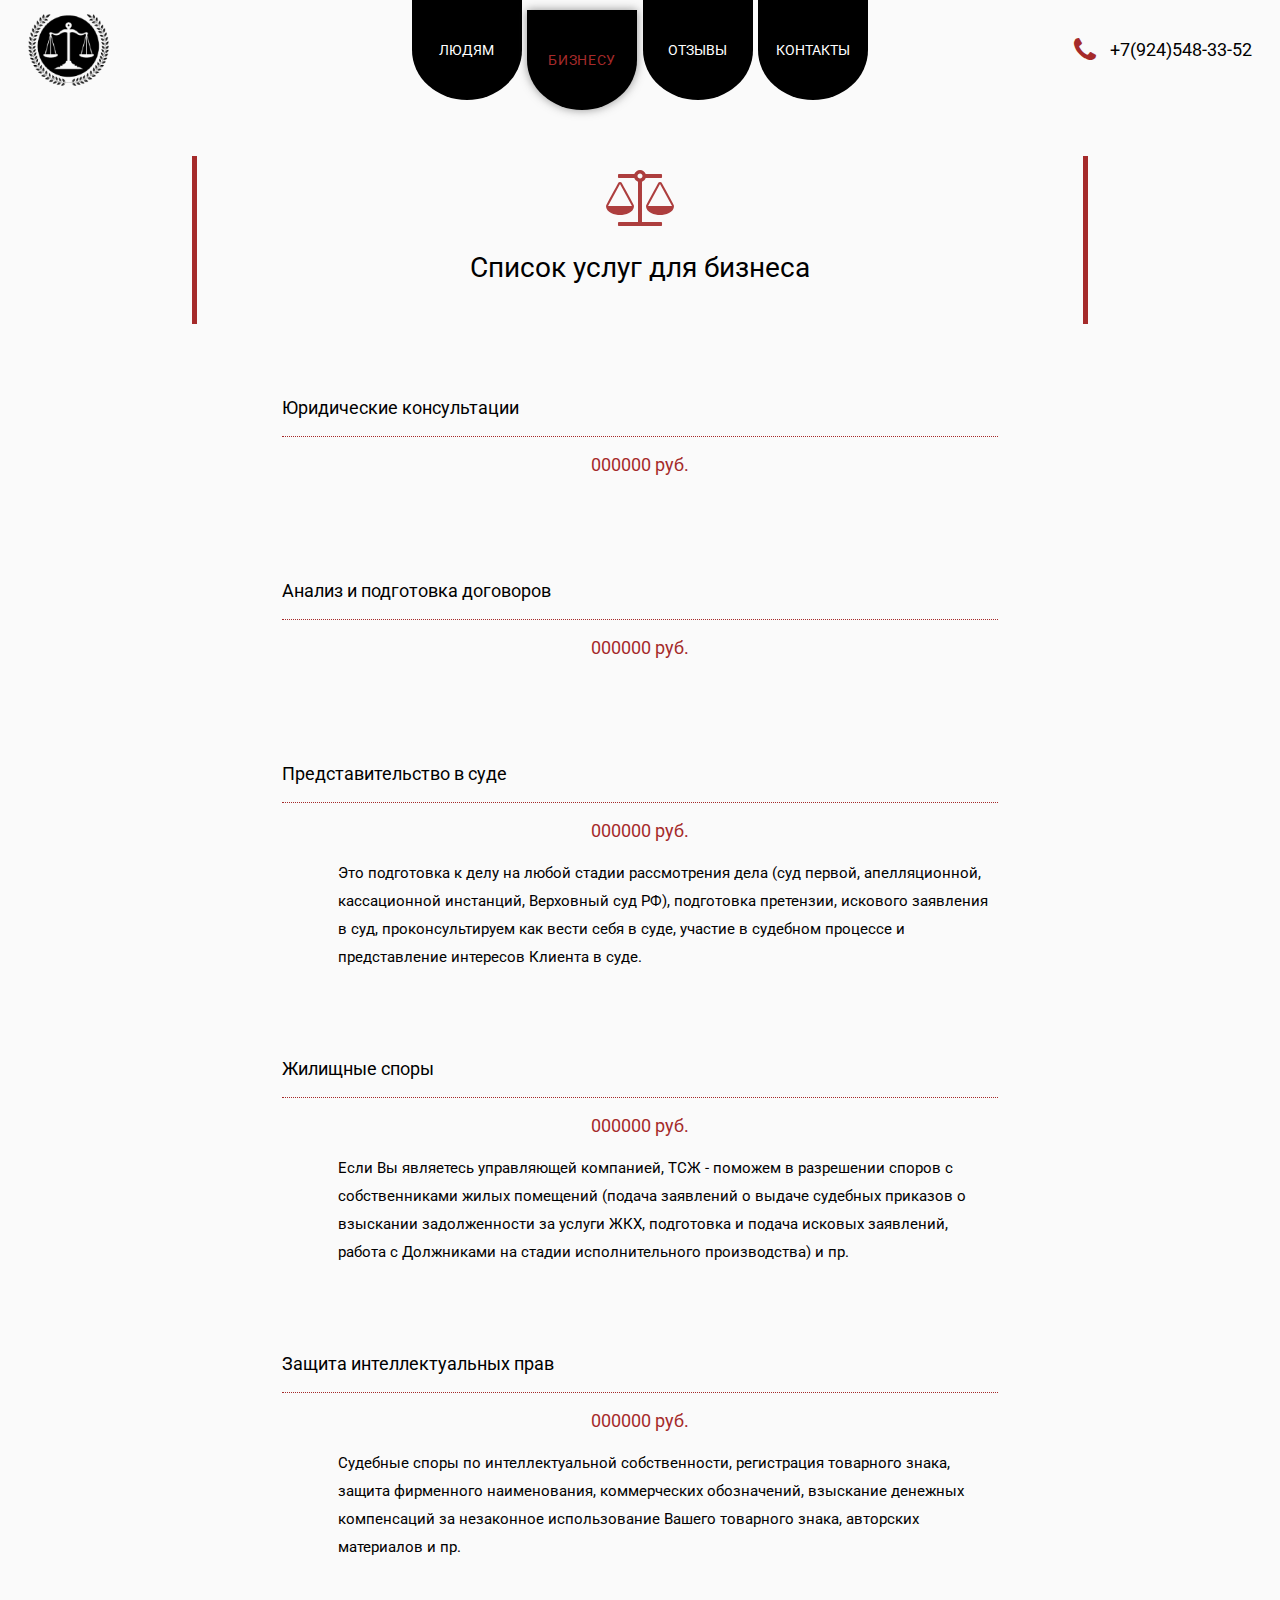
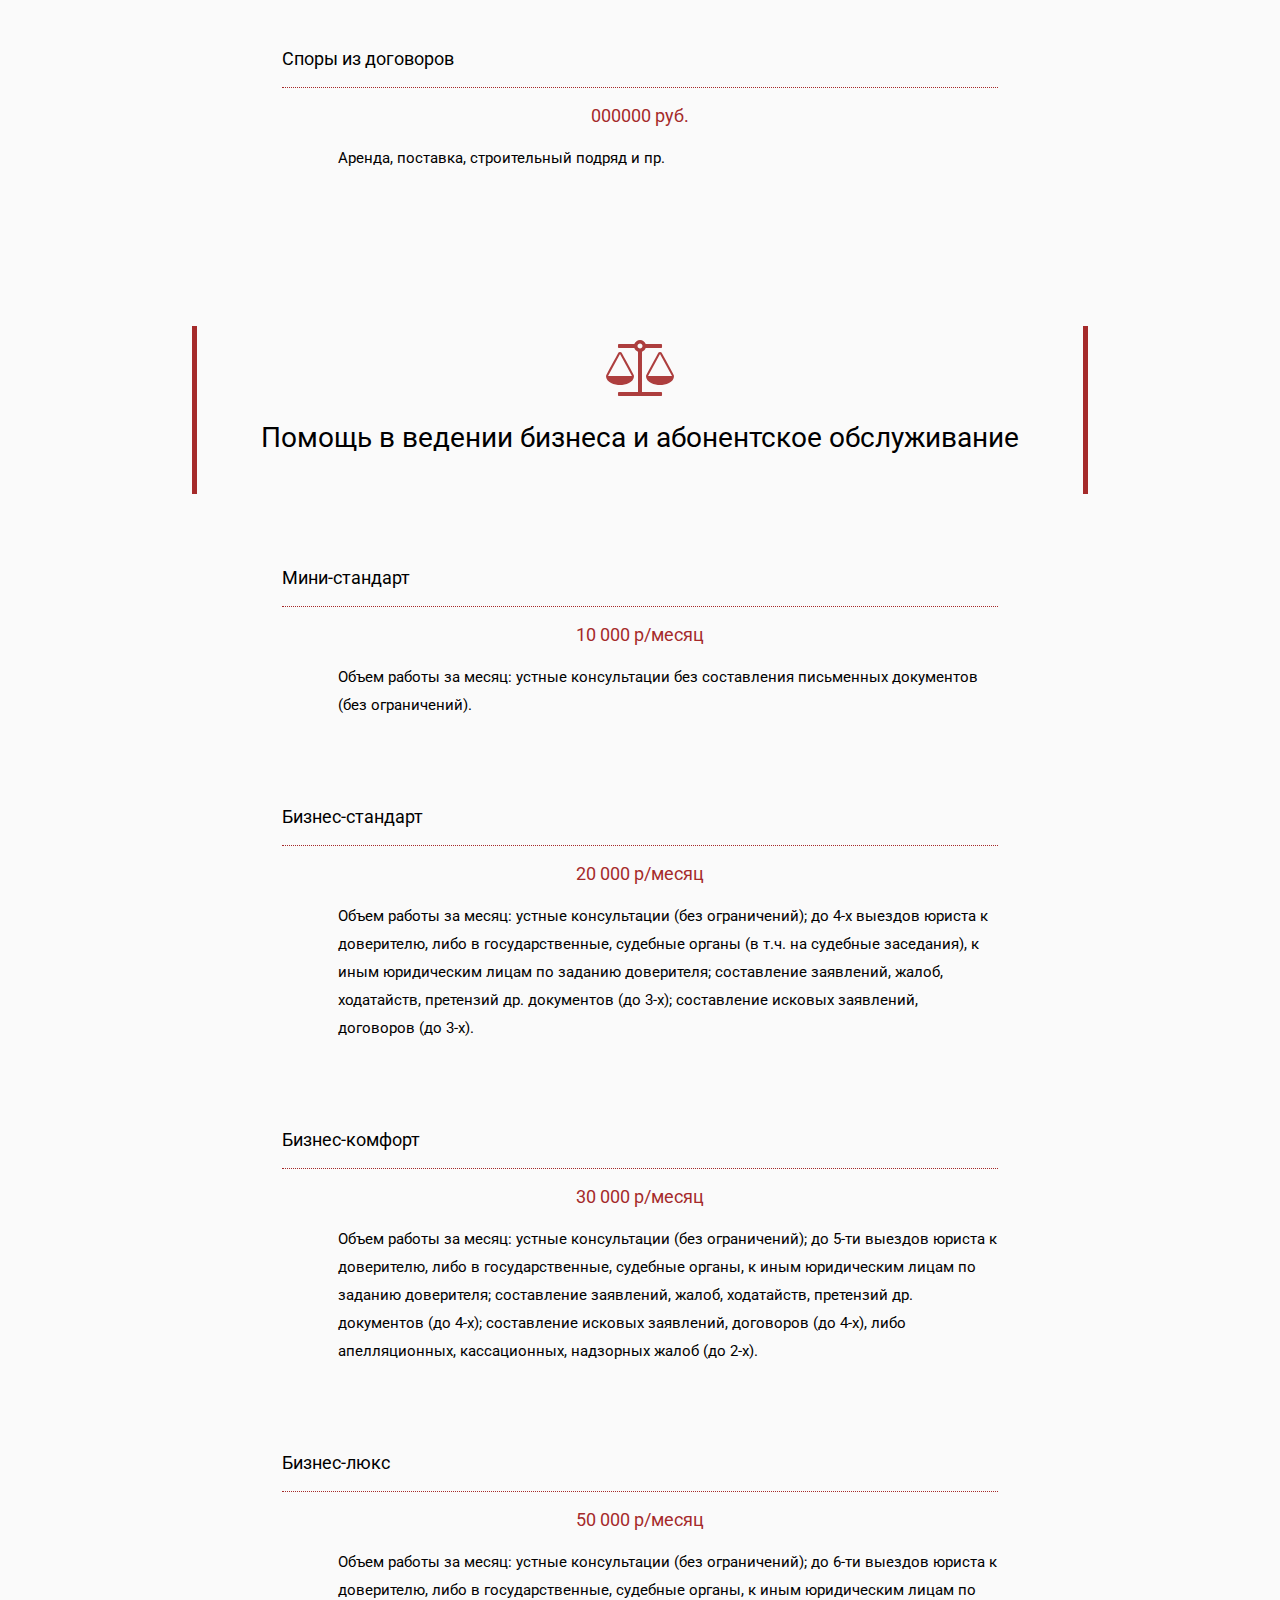
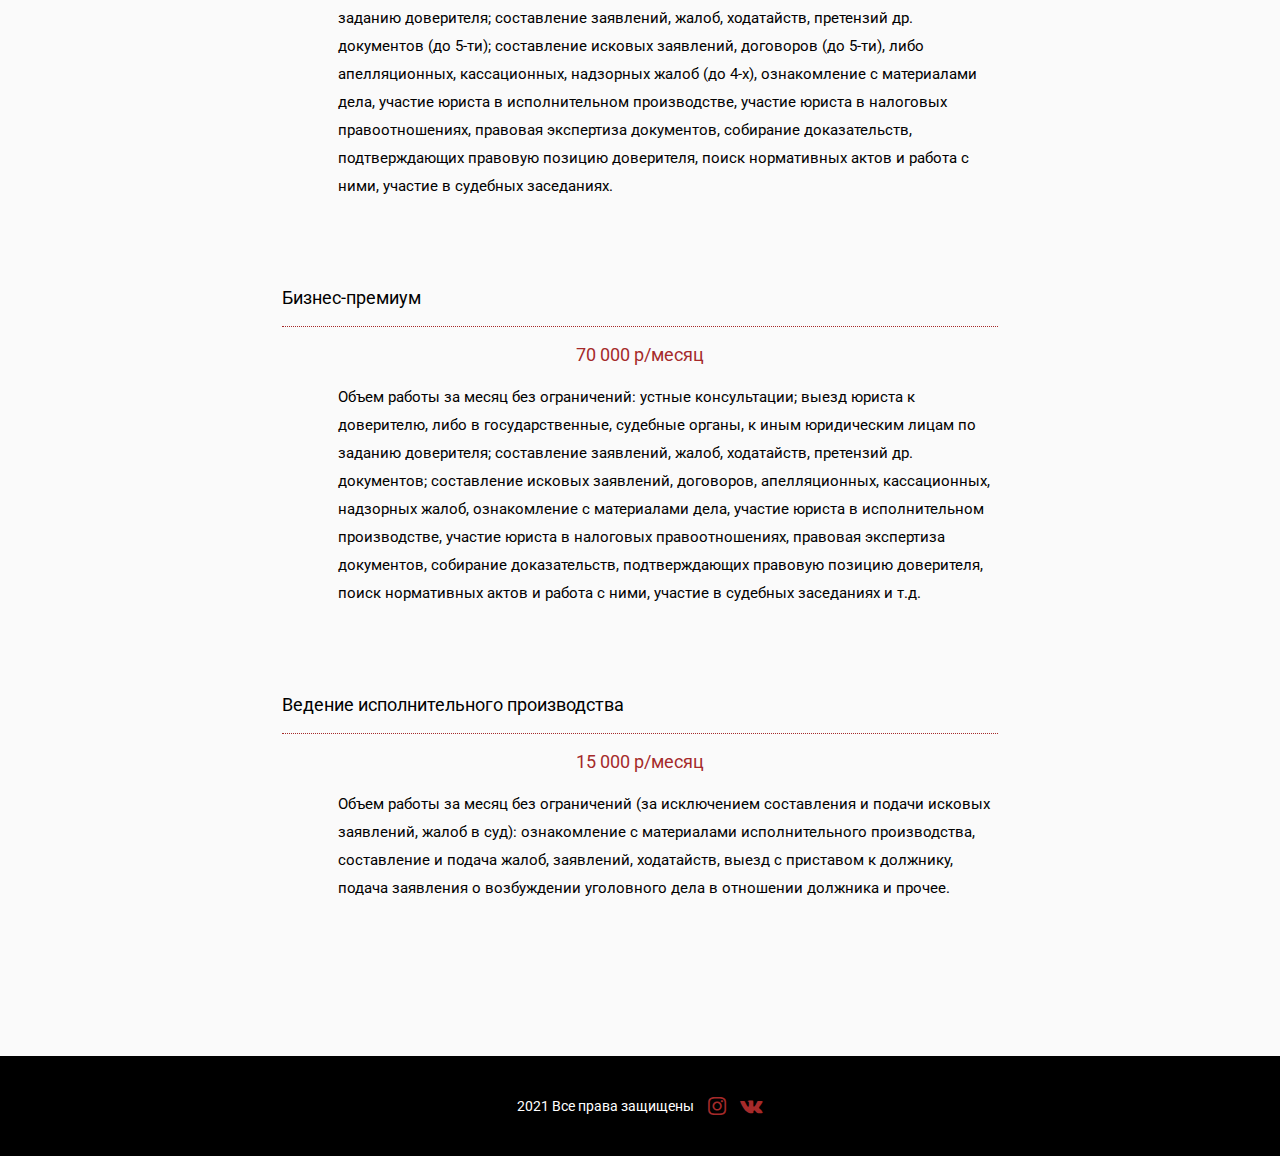
==== b2b.html @ 0cb7c6d5 "initial" ====
<!DOCTYPE html>
<html lang="ru">
<head>
	<meta charset="UTF-8">
	<meta http-equiv="X-UA-Compatible" content="IE=edge">
	<meta name="viewport" content="width=device-width, initial-scale=1.0">
	<title>Юридические услуги для бизнеса</title>
	<meta name="description" content="Юридические услуги для бизнеса">
	<meta name="keywords" content="html, practice, page, bootstrap">
	<link rel="stylesheet" type="text/css" href="css/iconsfont.css">
	<link rel="stylesheet" type="text/css" href="css/style.css">
</head>
<body>
	<div class="wrapper">
		<header>
			<div class="header">
				<div class="header__logo">
					<a href="index.html">
						<img src="img/logo100px.svg" alt="logo">
					</a>
				</div>
				<div class="header__nav nav">
					<div class="nav">
						<a class="nav__item" href="b2c.html"><div>Людям</div></a>
						<a class="nav__item  active" href="b2b.html"><div>Бизнесу</div></a>
						<a class="nav__item" href="#"><div>Отзывы</div></a>
						<a class="nav__item" href="contact.html"><div>Контакты</div></a>
					</div>
				</div>
				<div class="header__tel">
					<i class="icon-phone"></i>
					<span>+7(924)548-33-52</span>	
				</div>	
			</div>
		</header>
		<main class="container">
			<section>
				<div class="caption">
					<i class="icon-scale"></i>
					<h1>Cписок услуг для бизнеса</h1>
				</div>
				<div class="textblock">
					<div class="textblock__caption">Юридические консультации</div>
					<div class="textblock__price">000000 руб.</div>
					<div class="textblock__text"></div>
				</div>
				<div class="textblock">
					<div class="textblock__caption">Анализ и подготовка договоров</div>
					<div class="textblock__price">000000 руб.</div>
					<div class="textblock__text"></div>
				</div>
				<div class="textblock">
					<div class="textblock__caption">Представительство в суде</div>
					<div class="textblock__price">000000 руб.</div>
					<div class="textblock__text">Это подготовка к делу на любой стадии рассмотрения дела (суд первой, апелляционной, кассационной инстанций, Верховный суд РФ), подготовка претензии, искового заявления в суд, проконсультируем как вести себя в суде, участие в судебном процессе и представление интересов Клиента в суде.
					</div>
				</div>
				<div class="textblock">
					<div class="textblock__caption">Жилищные споры</div>
					<div class="textblock__price">000000 руб.</div>
					<div class="textblock__text">Если Вы являетесь управляющей компанией, ТСЖ - поможем в разрешении споров с собственниками жилых помещений (подача заявлений о выдаче судебных приказов о взыскании задолженности за услуги ЖКХ, подготовка и подача исковых заявлений, работа с Должниками на стадии исполнительного производства) и пр.
					</div>
				</div>
				<div class="textblock">
					<div class="textblock__caption">Защита интеллектуальных прав</div>
					<div class="textblock__price">000000 руб.</div>
					<div class="textblock__text">Судебные споры по интеллектуальной собственности, регистрация товарного знака, защита фирменного наименования, коммерческих обозначений, взыскание денежных компенсаций за незаконное использование Вашего товарного знака, авторских материалов и пр.
					</div>
				</div>
				<div class="textblock">
					<div class="textblock__caption">Споры из договоров</div>
					<div class="textblock__price">000000 руб.</div>
					<div class="textblock__text">Аренда, поставка, строительный подряд и пр.</div>
				</div>
			</section>
			<section>
				<div class="caption">
					<i class="icon-scale"></i>
					<h2>Помощь в ведении бизнеса и абонентское обслуживание</h2>
				</div>
				<div class="textblock">
					<div class="textblock__caption">Мини-стандарт</div>
					<div class="textblock__price">10 000 р/месяц</div>
					<div class="textblock__text">Объем работы за месяц: устные консультации без составления письменных документов (без ограничений).
					</div>
				</div>
				<div class="textblock">
					<div class="textblock__caption">Бизнес-стандарт</div>
					<div class="textblock__price">20 000 р/месяц</div>
					<div class="textblock__text">
						Объем работы за месяц: устные консультации (без ограничений); до 4-х выездов юриста к доверителю, либо в государственные, судебные органы (в т.ч. на судебные заседания), к иным юридическим лицам по заданию доверителя; составление заявлений, жалоб, ходатайств, претензий др. документов (до 3-х); составление исковых заявлений, договоров (до 3-х).
					</div>
				</div>
				<div class="textblock">
					<div class="textblock__caption">Бизнес-комфорт</div>
					<div class="textblock__price">30 000 р/месяц</div>
					<div class="textblock__text">
						Объем работы за месяц: устные консультации (без ограничений); до 5-ти выездов юриста к доверителю, либо в государственные, судебные органы, к иным юридическим лицам по заданию доверителя; составление заявлений, жалоб, ходатайств, претензий др. документов (до 4-х); составление исковых заявлений, договоров (до 4-х), либо апелляционных, кассационных, надзорных жалоб (до 2-х).
					</div>
				</div>
				<div class="textblock">
					<div class="textblock__caption">Бизнес-люкс</div>
					<div class="textblock__price">50 000 р/месяц</div>
					<div class="textblock__text">
						Объем работы за месяц: устные консультации (без ограничений); до 6-ти выездов юриста к доверителю, либо в государственные, судебные органы, к иным юридическим лицам по заданию доверителя; составление заявлений, жалоб, ходатайств, претензий др. документов (до 5-ти); составление исковых заявлений, договоров (до 5-ти), либо апелляционных, кассационных, надзорных жалоб (до 4-х), ознакомление с материалами дела, участие юриста в исполнительном производстве, участие юриста в налоговых правоотношениях, правовая экспертиза документов, собирание доказательств, подтверждающих правовую позицию доверителя, поиск нормативных актов и работа с ними, участие в судебных заседаниях.
					</div>
				</div>
				<div class="textblock">
					<div class="textblock__caption">Бизнес-премиум</div>
					<div class="textblock__price">70 000 р/месяц</div>
					<div class="textblock__text">
						Объем работы за месяц без ограничений: устные консультации; выезд юриста к доверителю, либо в государственные, судебные органы, к иным юридическим лицам по заданию доверителя; составление заявлений, жалоб, ходатайств, претензий др. документов; составление исковых заявлений, договоров, апелляционных, кассационных, надзорных жалоб, ознакомление с материалами дела, участие юриста в исполнительном производстве, участие юриста в налоговых правоотношениях, правовая экспертиза документов, собирание доказательств, подтверждающих правовую позицию доверителя, поиск нормативных актов и работа с ними, участие в судебных заседаниях и т.д.
					</div>
				</div>
				<div class="textblock">
					<div class="textblock__caption">Ведение исполнительного производства</div>
					<div class="textblock__price">15 000 р/месяц</div>
					<div class="textblock__text">
						Объем работы за месяц без ограничений (за исключением составления и подачи исковых заявлений, жалоб в суд): ознакомление с материалами исполнительного производства, составление и подача жалоб, заявлений, ходатайств, выезд с приставом к должнику, подача заявления о возбуждении уголовного дела в отношении должника и прочее.
					</div>
				</div>
			</section>
		</main>
		<footer>
			<div class="footer__items">
				<span>2021 Все права защищены</span>
				<a href="https://www.instagram.com/bartovich_lawyer/" target="_blank"><i class="icon-ig"></i></a>
				<a href="https://vk.com/bartovich38" target="_blank"><i class="icon-vk"></i></a>
			</div>	
		</footer>
	</div>
</body>
</html>
---- css/iconsfont.css ----
@font-face {
  font-family: 'iconsfont';
  src:  url('/iconfont/iconsfont.eot?ujuhuj');
  src:  url('/iconfont/iconsfont.eot?ujuhuj#iefix') format('embedded-opentype'), 
        url('/iconfont/iconsfont.ttf?ujuhuj') format('truetype'), 
        url('/iconfont/iconsfont.woff?ujuhuj') format('woff'), 
        url('/iconfont/iconsfont.svg?ujuhuj#iconsfont') format('svg');
  font-weight: normal;
  font-style: normal;
  font-display: block;
}

[class^="icon-"]::before, 
[class*=" icon-"]::before {
  /* use !important to prevent issues with browser extensions that change fonts */
  font-family: 'iconsfont' !important;
  speak: never;
  font-style: normal;
  font-weight: normal;
  font-variant: normal;
  text-transform: none;
  line-height: 1;

  /* Better Font Rendering =========== */
  -webkit-font-smoothing: antialiased;
  -moz-osx-font-smoothing: grayscale;
}

.icon-close:before {
  content: "\f00d";
}
.icon-phone:before {
  content: "\f095";
}
.icon-menu:before {
  content: "\f0c9";
}
.icon-email:before {
  content: "\f0e0";
}
.icon-file-text-o:before {
  content: "\f0f6";
}
.icon-file-text:before {
  content: "\f15c";
}
.icon-ig:before {
  content: "\f16d";
}
.icon-vk:before {
  content: "\f189";
}
.icon-copyright:before {
  content: "\f1f9";
}
.icon-scale:before {
  content: "\f24e";
}
---- css/style.css ----
@charset "UTF-8";
@import url("https://fonts.googleapis.com/css2?family=Roboto:wght@300;400;500;700&display=swap");
/* Colors */
/*Обнуление*/
* {
  padding: 0;
  margin: 0;
  border: 0;
}

*, *:before, *:after {
  -webkit-box-sizing: border-box;
  box-sizing: border-box;
}

:focus, :active {
  outline: none;
}

a:focus, a:active {
  outline: none;
}

nav, footer, header, aside {
  display: block;
}

html, body {
  height: 100%;
  width: 100%;
  font-family: Roboto, sans-serif;
  font-size: 100%;
  line-height: 1rem;
  font-size: 14px;
  -ms-text-size-adjust: 100%;
  -moz-text-size-adjust: 100%;
  -webkit-text-size-adjust: 100%;
}

input, button, textarea {
  font-family: inherit;
}

input::-ms-clear {
  display: none;
}

button {
  cursor: pointer;
}

button::-moz-focus-inner {
  padding: 0;
  border: 0;
}

a, a:visited {
  text-decoration: none;
}

a:hover {
  text-decoration: none;
  color: brown;
}

ul li {
  list-style: none;
}

img {
  max-width: 100%;
  display: block;
}

h1, h2, h3, h4, h5, h6 {
  font-size: inherit;
  font-weight: 400;
}

/* -----------Common----------------------------------- */
body {
  background-color: #fafafa;
  color: black;
}

.wrapper {
  min-height: 100%;
  display: -webkit-box;
  display: -ms-flexbox;
  display: flex;
  -webkit-box-orient: vertical;
  -webkit-box-direction: normal;
      -ms-flex-flow: column;
          flex-flow: column;
  -webkit-box-pack: center;
      -ms-flex-pack: center;
          justify-content: center;
}

.container {
  width: 70%;
  margin: 0 auto;
}

@media screen and (max-width: 1024px) {
  .container {
    width: 90%;
  }
}

.policy {
  font-size: 0.9rem;
}

.policy a {
  color: brown;
}

.policy a:hover {
  color: element;
}

.caption {
  display: -webkit-box;
  display: -ms-flexbox;
  display: flex;
  -webkit-box-orient: vertical;
  -webkit-box-direction: normal;
      -ms-flex-direction: column;
          flex-direction: column;
  -webkit-box-pack: start;
      -ms-flex-pack: start;
          justify-content: flex-start;
  -webkit-box-align: center;
      -ms-flex-align: center;
          align-items: center;
  margin: 4rem auto;
  padding: 1rem 1rem 3rem 1rem;
  border-left: 5px solid brown;
  border-right: 5px solid brown;
}

.caption h1, .caption h2 {
  display: block;
  font-size: 2rem;
  line-height: 2rem;
  text-align: center;
}

.caption i {
  color: brown;
  opacity: 0.9;
  font-size: 4rem;
  margin-bottom: 2rem;
}

.textblock {
  margin: 4rem auto;
  width: 80%;
}

.textblock > * {
  font-size: 1.1rem;
  line-height: 2rem;
  padding: 1rem 0;
}

.textblock__caption {
  color: black;
  font-size: 1.3rem;
  border-bottom: 1px dotted brown;
}

.textblock__price {
  text-align: center;
  font-size: 1.3rem;
  color: brown;
}

.textblock__text {
  padding-left: 4rem;
  margin-top: -1rem;
}

.textblock__text p {
  margin-top: 1rem;
}

.textblock__text li {
  margin-left: 1rem;
  list-style-type: disc;
}

section {
  margin-bottom: 10rem;
}

/* HEADER --------------------------------------------- */
.header {
  height: 100px;
  width: 100%;
  padding: 0 2rem;
  display: -webkit-box;
  display: -ms-flexbox;
  display: flex;
  -webkit-box-orient: horizontal;
  -webkit-box-direction: normal;
      -ms-flex-direction: row;
          flex-direction: row;
  -ms-flex-wrap: nowrap;
      flex-wrap: nowrap;
}

.header__logo {
  z-index: 2;
  -webkit-box-flex: 1;
      -ms-flex: 1 1 100px;
          flex: 1 1 100px;
  padding: 1rem 0;
}

.header__logo img {
  max-height: 100%;
}

.header__nav {
  -webkit-box-flex: 1;
      -ms-flex: 1 1 auto;
          flex: 1 1 auto;
}

.header__tel {
  z-index: 2;
  -webkit-box-flex: 1;
      -ms-flex: 1 1 100px;
          flex: 1 1 100px;
  display: -webkit-box;
  display: -ms-flexbox;
  display: flex;
  -webkit-box-orient: horizontal;
  -webkit-box-direction: normal;
      -ms-flex-direction: row;
          flex-direction: row;
  -ms-flex-wrap: nowrap;
      flex-wrap: nowrap;
  -webkit-box-pack: end;
      -ms-flex-pack: end;
          justify-content: flex-end;
  -webkit-box-align: center;
      -ms-flex-align: center;
          align-items: center;
}

.header__tel span {
  font-size: 1.3rem;
}

.header__tel i {
  margin-right: 1rem;
  font-size: 2rem;
  color: brown;
}

.nav {
  display: -webkit-box;
  display: -ms-flexbox;
  display: flex;
  -webkit-box-orient: horizontal;
  -webkit-box-direction: normal;
      -ms-flex-direction: row;
          flex-direction: row;
  -ms-flex-wrap: nowrap;
      flex-wrap: nowrap;
  -webkit-box-pack: center;
      -ms-flex-pack: center;
          justify-content: center;
  -webkit-box-align: stretch;
      -ms-flex-align: stretch;
          align-items: stretch;
}

.nav > * {
  margin: 0 0.2rem;
}

.nav__item {
  z-index: 2;
  text-transform: uppercase;
  border-bottom-left-radius: 50%;
  border-bottom-right-radius: 50%;
  display: -webkit-box;
  display: -ms-flexbox;
  display: flex;
  -webkit-box-pack: center;
      -ms-flex-pack: center;
          justify-content: center;
  -webkit-box-align: center;
      -ms-flex-align: center;
          align-items: center;
  width: 110px;
  background-color: black;
  color: white;
  -webkit-box-shadow: none;
          box-shadow: none;
  -webkit-transition: all 0.3s ease;
  transition: all 0.3s ease;
}

.nav__item:hover {
  -webkit-box-shadow: 0px 0px 10px rgba(58, 58, 58, 0.541);
          box-shadow: 0px 0px 10px rgba(58, 58, 58, 0.541);
  -webkit-transform: translateY(10px);
          transform: translateY(10px);
  letter-spacing: 0.7px;
}

.nav__item.active {
  -webkit-box-shadow: 0px 0px 10px rgba(58, 58, 58, 0.541);
          box-shadow: 0px 0px 10px rgba(58, 58, 58, 0.541);
  color: brown;
  -webkit-transform: translateY(10px);
          transform: translateY(10px);
  letter-spacing: 0.7px;
}

/* FOOTER ----------------------------------------------*/
footer {
  height: 100px;
  width: 100%;
  background-color: black;
  color: white;
  display: -webkit-box;
  display: -ms-flexbox;
  display: flex;
  -webkit-box-orient: horizontal;
  -webkit-box-direction: normal;
      -ms-flex-direction: row;
          flex-direction: row;
  -ms-flex-wrap: nowrap;
      flex-wrap: nowrap;
  -webkit-box-pack: center;
      -ms-flex-pack: center;
          justify-content: center;
  -webkit-box-align: center;
      -ms-flex-align: center;
          align-items: center;
}

.footer__items {
  display: -webkit-box;
  display: -ms-flexbox;
  display: flex;
  -webkit-box-orient: horizontal;
  -webkit-box-direction: normal;
      -ms-flex-direction: row;
          flex-direction: row;
  -ms-flex-wrap: nowrap;
      flex-wrap: nowrap;
  -webkit-box-pack: center;
      -ms-flex-pack: center;
          justify-content: center;
  -webkit-box-align: center;
      -ms-flex-align: center;
          align-items: center;
}

.footer__items > * {
  margin: 0.5rem;
}

.footer__items i {
  font-size: 1.5rem;
  -webkit-transition: all 0.3s ease;
  transition: all 0.3s ease;
  color: brown;
}

.footer__items i:hover {
  -webkit-transform: translateX(10px);
          transform: translateX(10px);
  color: white;
}

/* MAIN Index ------------------------------------------*/
main {
  -webkit-box-flex: 1;
      -ms-flex: 1 1 auto;
          flex: 1 1 auto;
}

.indexsection {
  width: 100%;
  display: -webkit-box;
  display: -ms-flexbox;
  display: flex;
  -webkit-box-orient: horizontal;
  -webkit-box-direction: normal;
      -ms-flex-direction: row;
          flex-direction: row;
  -ms-flex-wrap: nowrap;
      flex-wrap: nowrap;
  -webkit-box-pack: center;
      -ms-flex-pack: center;
          justify-content: center;
  -webkit-box-align: start;
      -ms-flex-align: start;
          align-items: flex-start;
}

.mainIndex {
  margin-top: 5rem;
  margin-bottom: 5rem;
  display: -webkit-box;
  display: -ms-flexbox;
  display: flex;
  -webkit-box-orient: horizontal;
  -webkit-box-direction: normal;
      -ms-flex-direction: row;
          flex-direction: row;
  -ms-flex-wrap: nowrap;
      flex-wrap: nowrap;
  -webkit-box-pack: center;
      -ms-flex-pack: center;
          justify-content: center;
  -webkit-box-align: center;
      -ms-flex-align: center;
          align-items: center;
}

.mainIndex__form {
  -webkit-box-flex: 1;
      -ms-flex: 1 1 50%;
          flex: 1 1 50%;
}

.mainIndex__img {
  -webkit-box-flex: 1;
      -ms-flex: 1 1 50%;
          flex: 1 1 50%;
}

.mainIndex__img img {
  margin: 0 auto;
  -webkit-box-shadow: 0 0 0.7rem grey;
          box-shadow: 0 0 0.7rem grey;
}

.indexForm {
  width: 100%;
  height: 100%;
  padding: 2rem 4rem;
  display: -webkit-box;
  display: -ms-flexbox;
  display: flex;
  -webkit-box-orient: vertical;
  -webkit-box-direction: normal;
      -ms-flex-direction: column;
          flex-direction: column;
  -ms-flex-wrap: nowrap;
      flex-wrap: nowrap;
  -webkit-box-pack: start;
      -ms-flex-pack: start;
          justify-content: flex-start;
  -webkit-box-align: center;
      -ms-flex-align: center;
          align-items: center;
}

.indexForm__text {
  font-size: 1.15rem;
  font-weight: 500;
  line-height: 1.5rem;
  margin-bottom: 4rem;
  text-align: left;
}

.indexForm a {
  text-decoration: underline;
}

.indexForm__item {
  background-color: transparent;
  font-size: 1.1rem;
  padding: 1rem;
  border-bottom: 2px solid brown;
  width: 100%;
  height: 4rem;
  margin-bottom: 4rem;
}

.indexForm button {
  border: none;
  background-color: black;
  color: white;
  font-size: 1.2rem;
  -webkit-transition: all 0.3s ease;
  transition: all 0.3s ease;
  margin-top: -2rem;
}

.indexForm button i {
  margin-left: 0.5rem;
}

.indexForm button:hover {
  -webkit-box-shadow: 0 0px 10px grey;
          box-shadow: 0 0px 10px grey;
  -webkit-transform: translateY(-5px);
          transform: translateY(-5px);
  letter-spacing: 0.7px;
  color: brown;
}

.indexForm .policy {
  margin-top: -2rem;
}

/* MAIN b2c --------------------------------------------*/
/* MAIN b2b --------------------------------------------*/
/* MAIN testimonial ------------------------------------*/
/* MAIN contact --------------------------------------------*/
.map {
  margin-top: 20px;
  min-height: 600px;
  position: relative;
}

.map__label {
  position: absolute;
  top: 10rem;
  left: 10rem;
  background-color: black;
  opacity: 0.8;
  padding: 5rem;
}

.map__list {
  color: white;
  font-size: 1.3rem;
  line-height: 2rem;
}

.map__social {
  margin-top: 2rem;
}

.map__social i {
  margin-right: 1rem;
  font-size: 2rem;
  color: white;
  -webkit-transition: 0.3s all ease;
  transition: 0.3s all ease;
}

.map__social i:hover {
  color: brown;
}

.contactFormBody {
  display: -webkit-box;
  display: -ms-flexbox;
  display: flex;
  -webkit-box-orient: vertical;
  -webkit-box-direction: normal;
      -ms-flex-direction: column;
          flex-direction: column;
  -ms-flex-wrap: nowrap;
      flex-wrap: nowrap;
  -webkit-box-pack: center;
      -ms-flex-pack: center;
          justify-content: center;
  -webkit-box-align: center;
      -ms-flex-align: center;
          align-items: center;
  margin-top: 4rem;
  margin-bottom: 4rem;
}

.contactFormBody .policy {
  margin-top: 2rem;
}

.contactForm {
  width: 100%;
  height: 100%;
  display: -webkit-box;
  display: -ms-flexbox;
  display: flex;
  -webkit-box-orient: horizontal;
  -webkit-box-direction: normal;
      -ms-flex-direction: row;
          flex-direction: row;
  -ms-flex-wrap: nowrap;
      flex-wrap: nowrap;
  -webkit-box-pack: center;
      -ms-flex-pack: center;
          justify-content: center;
  -webkit-box-align: baseline;
      -ms-flex-align: baseline;
          align-items: baseline;
}

.contactForm a {
  text-decoration: underline;
}

.contactForm__item {
  background-color: transparent;
  font-size: 1.1rem;
  padding: 0 1rem;
  border-bottom: 2px solid brown;
  width: 100%;
  height: 4rem;
  margin: 0rem 1rem;
}

.contactForm button {
  border: none;
  background-color: black;
  color: white;
  font-size: 1.2rem;
  -webkit-transition: all 0.3s ease;
  transition: all 0.3s ease;
  margin-top: -2rem;
}

.contactForm button i {
  margin-left: 0.5rem;
}

.contactForm button:hover {
  -webkit-box-shadow: 0 0px 10px grey;
          box-shadow: 0 0px 10px grey;
  -webkit-transform: translateY(-5px);
          transform: translateY(-5px);
  letter-spacing: 0.7px;
  color: brown;
}
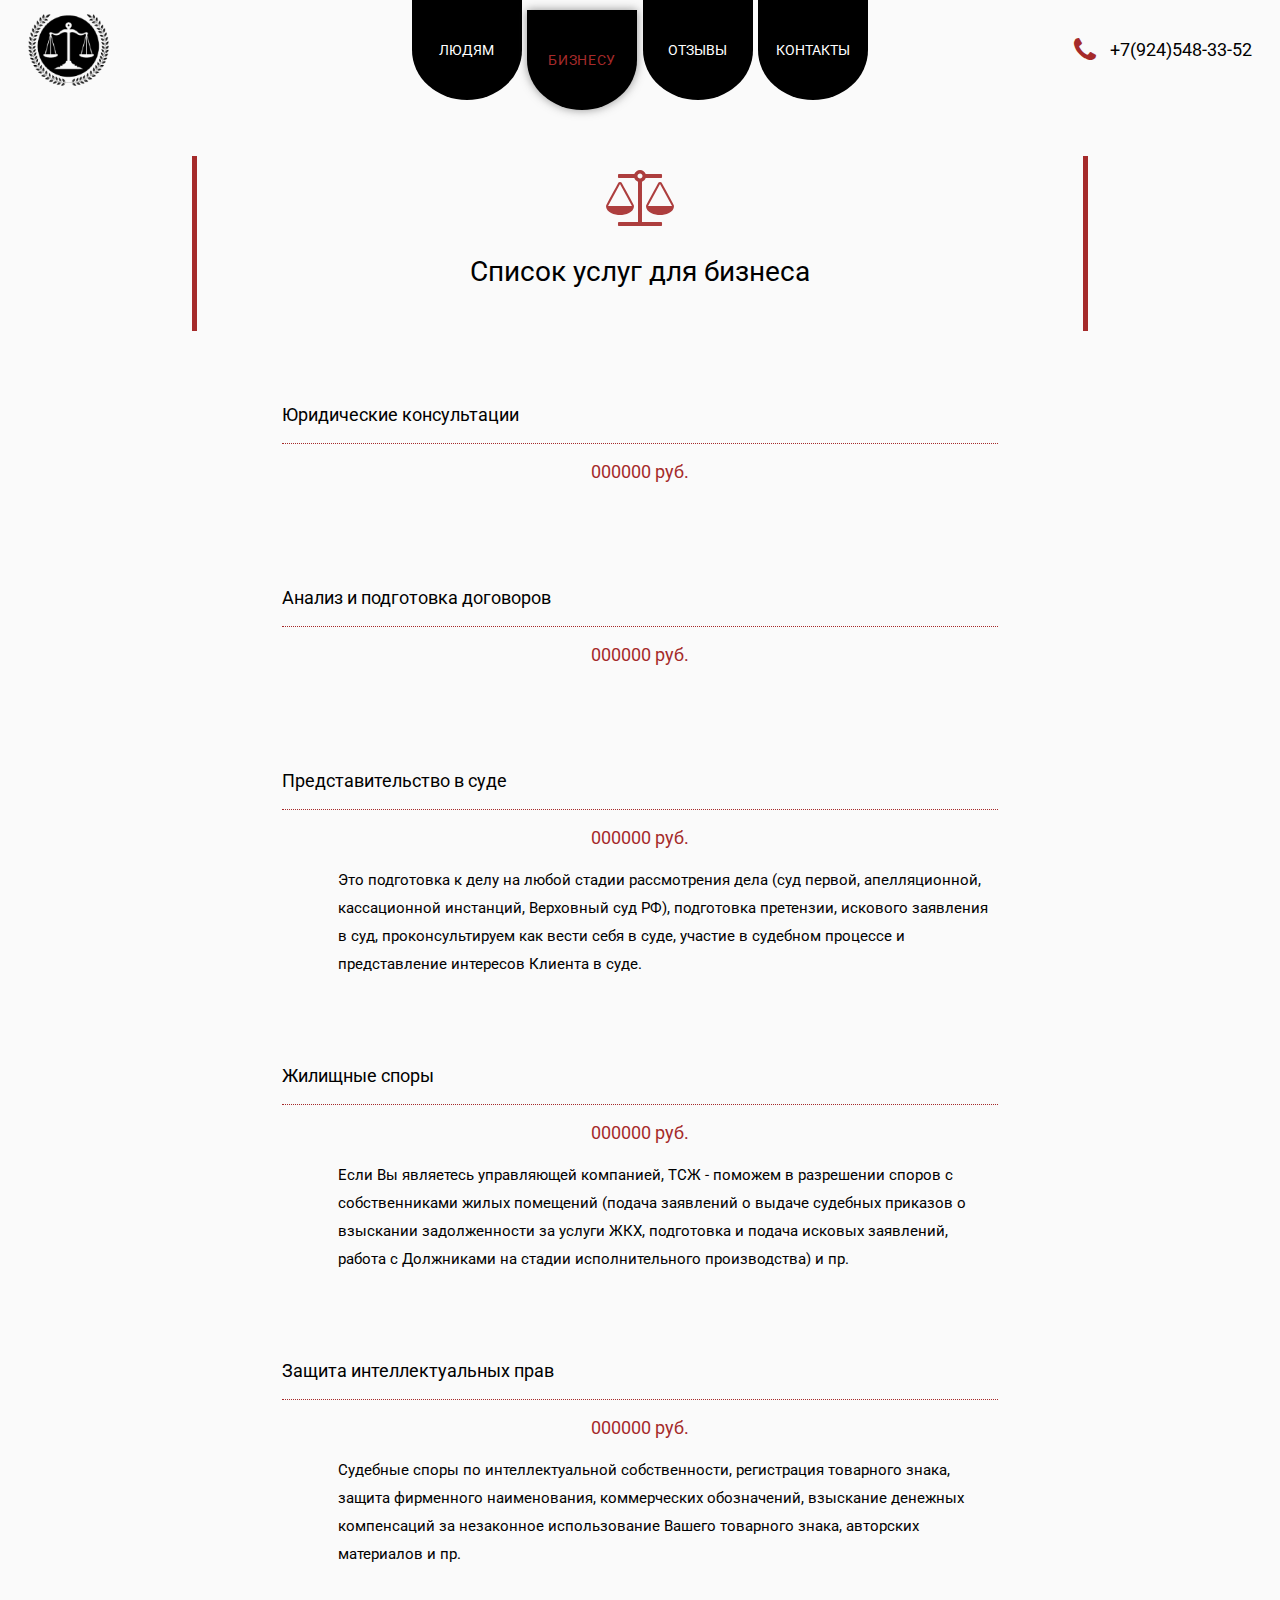
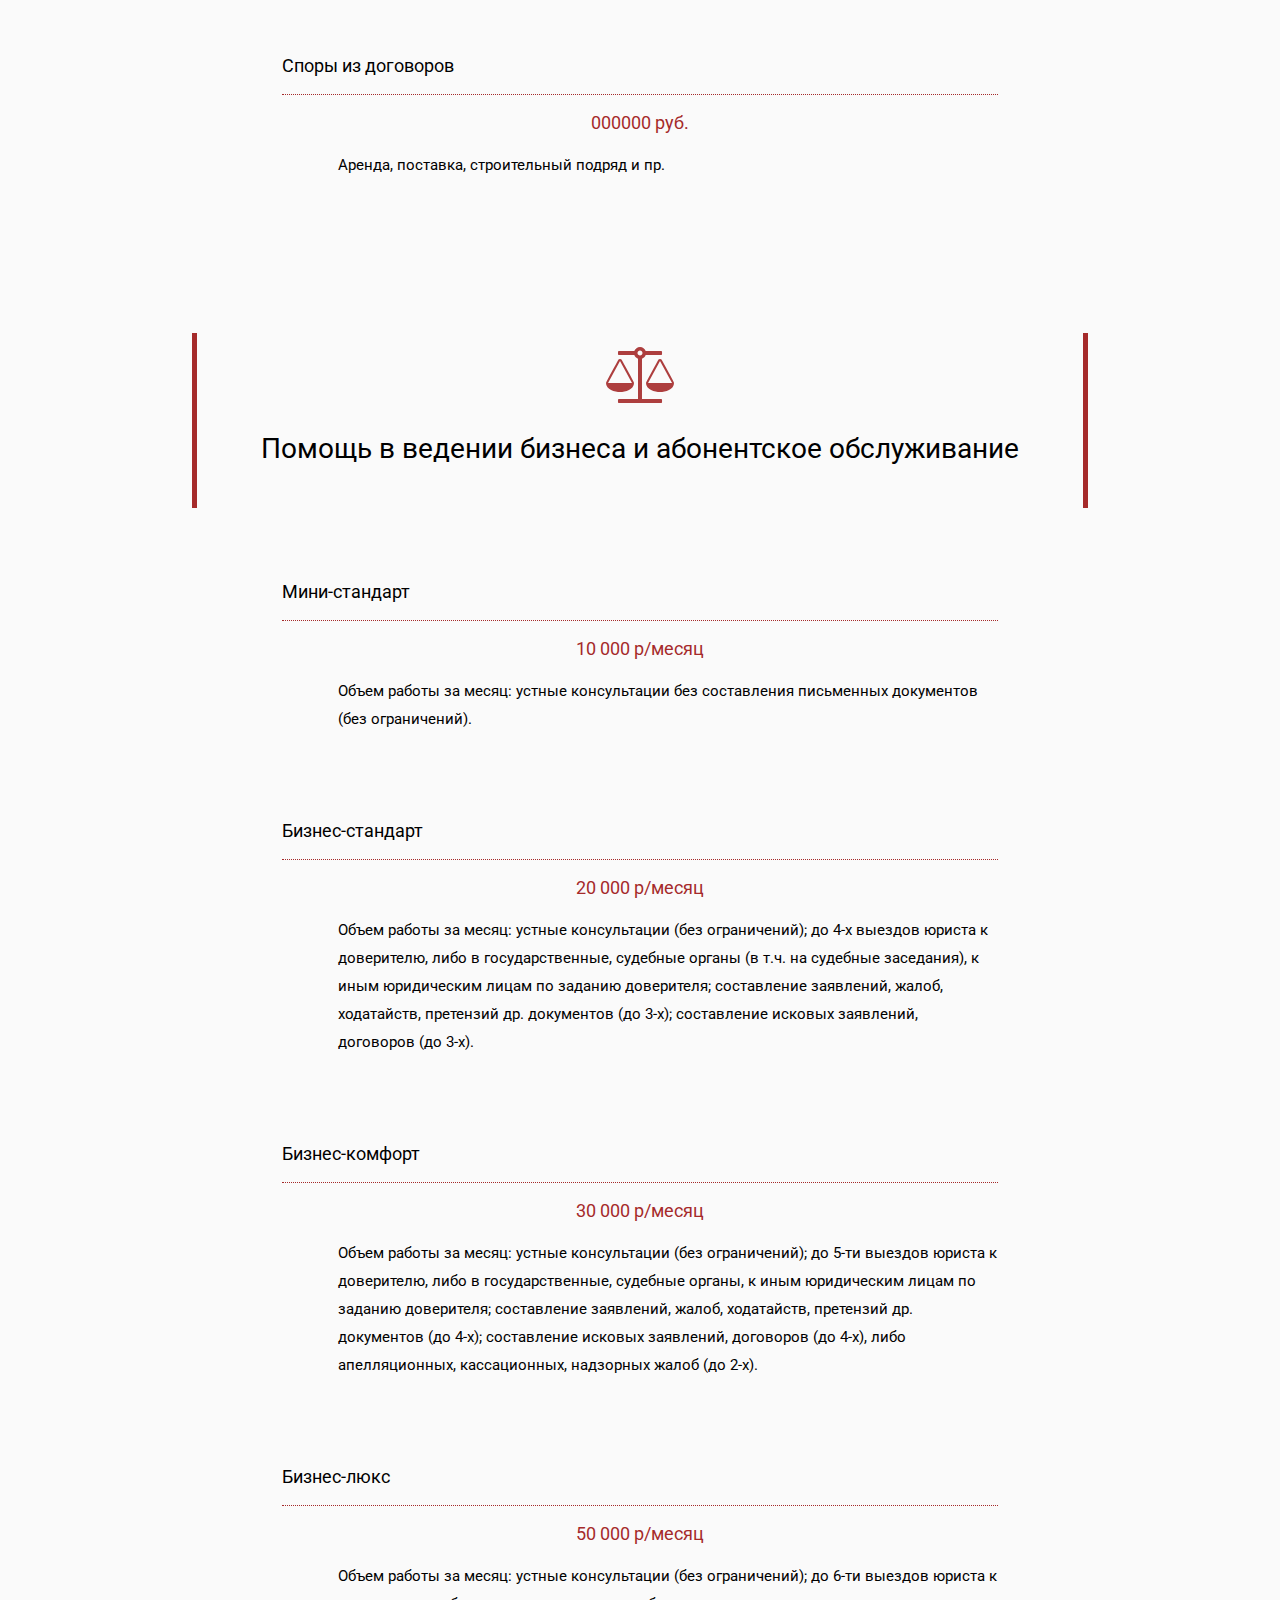
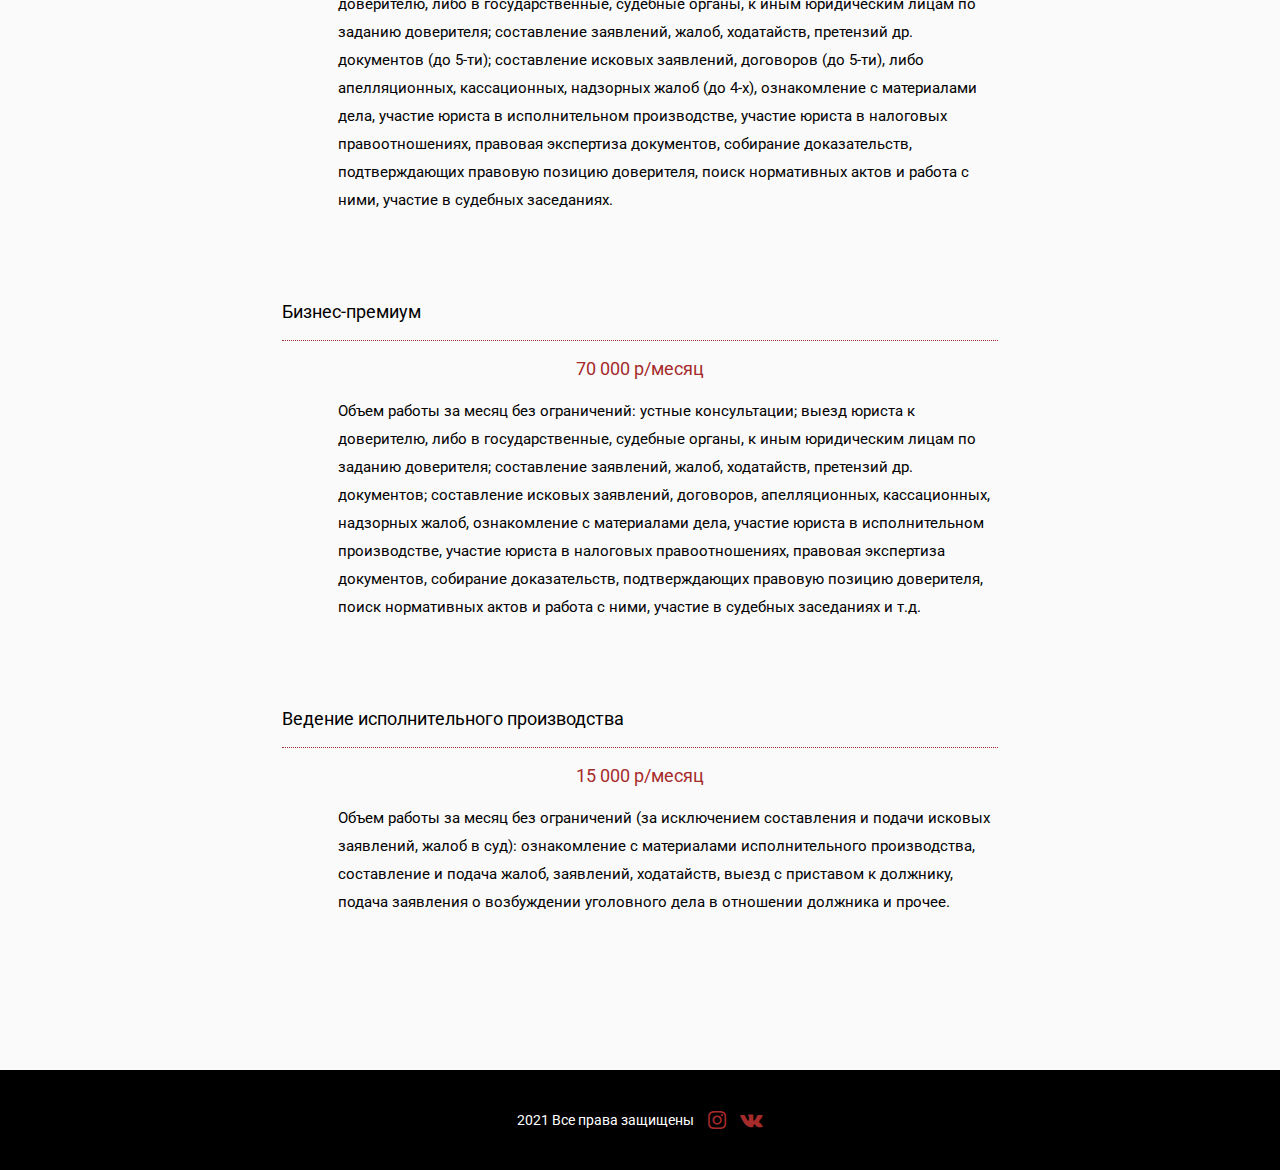
==== commit f7386a2e: "mobile optimisation" ====
--- a/b2b.html
+++ b/b2b.html
@@ -23,7 +23,7 @@
 					<div class="nav">
 						<a class="nav__item" href="b2c.html"><div>Людям</div></a>
 						<a class="nav__item  active" href="b2b.html"><div>Бизнесу</div></a>
-						<a class="nav__item" href="#"><div>Отзывы</div></a>
+						<a class="nav__item" href="review.html"><div>Отзывы</div></a>
 						<a class="nav__item" href="contact.html"><div>Контакты</div></a>
 					</div>
 				</div>
--- a/css/iconsfont.css
+++ b/css/iconsfont.css
@@ -1,20 +1,19 @@
 @font-face {
   font-family: 'iconsfont';
-  src:  url('/iconfont/iconsfont.eot?ujuhuj');
-  src:  url('/iconfont/iconsfont.eot?ujuhuj#iefix') format('embedded-opentype'), 
-        url('/iconfont/iconsfont.ttf?ujuhuj') format('truetype'), 
-        url('/iconfont/iconsfont.woff?ujuhuj') format('woff'), 
-        url('/iconfont/iconsfont.svg?ujuhuj#iconsfont') format('svg');
+  src:  url('../fonts/iconsfont.eot?nh5cz7');
+  src:  url('../fonts/iconsfont.eot?nh5cz7#iefix') format('embedded-opentype'),
+    url('../fonts/iconsfont.ttf?nh5cz7') format('truetype'),
+    url('../fonts/iconsfont.woff?nh5cz7') format('woff'),
+    url('../fonts/iconsfont.svg?nh5cz7#iconsfont') format('svg');
   font-weight: normal;
   font-style: normal;
   font-display: block;
 }
 
-[class^="icon-"]::before, 
-[class*=" icon-"]::before {
+[class^="icon-"], [class*=" icon-"] {
   /* use !important to prevent issues with browser extensions that change fonts */
   font-family: 'iconsfont' !important;
-  speak: never;
+  /* speak: never; */
   font-style: normal;
   font-weight: normal;
   font-variant: normal;
@@ -32,6 +31,9 @@
 .icon-phone:before {
   content: "\f095";
 }
+.icon-arrow-circle-up:before {
+  content: "\f0aa";
+}
 .icon-menu:before {
   content: "\f0c9";
 }
@@ -47,6 +49,12 @@
 .icon-ig:before {
   content: "\f16d";
 }
+.icon-long-arrow-left:before {
+  content: "\f177";
+}
+.icon-long-arrow-right:before {
+  content: "\f178";
+}
 .icon-vk:before {
   content: "\f189";
 }
--- a/css/style.css
+++ b/css/style.css
@@ -143,7 +143,7 @@
 .caption h1, .caption h2 {
   display: block;
   font-size: 2rem;
-  line-height: 2rem;
+  line-height: 2.5rem;
   text-align: center;
 }
 
@@ -323,6 +323,10 @@
   letter-spacing: 0.7px;
 }
 
+.headermobile {
+  display: none;
+}
+
 /* FOOTER ----------------------------------------------*/
 footer {
   height: 100px;
@@ -445,6 +449,12 @@
           box-shadow: 0 0 0.7rem grey;
 }
 
+/*@media (max-width:768px){
+	.mainIndex{
+		margin-top: 7rem;
+	}
+	
+}*/
 .indexForm {
   width: 100%;
   height: 100%;
@@ -517,8 +527,128 @@
 
 /* MAIN b2c --------------------------------------------*/
 /* MAIN b2b --------------------------------------------*/
-/* MAIN testimonial ------------------------------------*/
-/* MAIN contact --------------------------------------------*/
+/* MAIN review -----------------------------------------*/
+.review {
+  display: -webkit-box;
+  display: -ms-flexbox;
+  display: flex;
+  -webkit-box-orient: horizontal;
+  -webkit-box-direction: normal;
+      -ms-flex-direction: row;
+          flex-direction: row;
+  -ms-flex-wrap: wrap;
+      flex-wrap: wrap;
+  -webkit-box-pack: center;
+      -ms-flex-pack: center;
+          justify-content: center;
+  -webkit-box-align: start;
+      -ms-flex-align: start;
+          align-items: flex-start;
+}
+
+.review__item {
+  width: 50%;
+  padding-bottom: 1rem;
+}
+
+.review__wrap {
+  display: -webkit-box;
+  display: -ms-flexbox;
+  display: flex;
+  -webkit-box-orient: vertical;
+  -webkit-box-direction: normal;
+      -ms-flex-direction: column;
+          flex-direction: column;
+  -ms-flex-wrap: nowrap;
+      flex-wrap: nowrap;
+  -webkit-box-pack: start;
+      -ms-flex-pack: start;
+          justify-content: flex-start;
+  -webkit-box-align: start;
+      -ms-flex-align: start;
+          align-items: flex-start;
+  margin: 2rem;
+  padding: 2rem;
+  -webkit-box-shadow: 0px 0px 10px 0px grey;
+          box-shadow: 0px 0px 10px 0px grey;
+  -webkit-transition: all 0.2s ease;
+  transition: all 0.2s ease;
+}
+
+.review__wrap:hover {
+  -webkit-box-shadow: 0px 0px 20px 0px brown;
+          box-shadow: 0px 0px 20px 0px brown;
+}
+
+.review__caption {
+  display: -webkit-box;
+  display: -ms-flexbox;
+  display: flex;
+  -webkit-box-orient: horizontal;
+  -webkit-box-direction: normal;
+      -ms-flex-direction: row;
+          flex-direction: row;
+  -ms-flex-wrap: nowrap;
+      flex-wrap: nowrap;
+  -webkit-box-pack: start;
+      -ms-flex-pack: start;
+          justify-content: flex-start;
+  -webkit-box-align: start;
+      -ms-flex-align: start;
+          align-items: flex-start;
+  font-size: 1.5rem;
+  line-height: 1.5rem;
+  padding-bottom: 1rem;
+  width: 100%;
+  min-height: 3rem;
+  border-bottom: 2px solid brown;
+}
+
+.review__caption i {
+  color: brown;
+  margin-right: 1rem;
+}
+
+.review__footer {
+  display: -webkit-box;
+  display: -ms-flexbox;
+  display: flex;
+  -webkit-box-orient: horizontal;
+  -webkit-box-direction: normal;
+      -ms-flex-direction: row;
+          flex-direction: row;
+  -ms-flex-wrap: nowrap;
+      flex-wrap: nowrap;
+  -webkit-box-align: center;
+      -ms-flex-align: center;
+          align-items: center;
+  font-size: 1.2rem;
+  color: brown;
+  -webkit-transition: all 0.3s ease-out;
+  transition: all 0.3s ease-out;
+  padding: 1rem 2rem 1rem 0;
+}
+
+.review__footer:hover {
+  -webkit-transform: translateX(1rem);
+          transform: translateX(1rem);
+}
+
+.review__footer a {
+  background: none;
+  font-size: 1.2rem;
+  color: brown;
+  font-weight: bold;
+  margin-right: 0.5rem;
+}
+
+.review__text {
+  min-height: 50px;
+  margin: 1rem 0;
+  line-height: 1.5rem;
+}
+
+/* MAIN contact ----------------------------------------*/
 .map {
   margin-top: 20px;
   min-height: 600px;
@@ -636,3 +766,226 @@
   letter-spacing: 0.7px;
   color: brown;
 }
+
+@media (max-width: 768px) {
+  body.lock {
+    overflow: hidden;
+  }
+  .header {
+    display: none;
+    z-index: 10;
+    position: fixed;
+    height: 60px;
+    -webkit-box-orient: vertical;
+    -webkit-box-direction: normal;
+        -ms-flex-direction: column;
+            flex-direction: column;
+    -ms-flex-wrap: nowrap;
+        flex-wrap: nowrap;
+    -webkit-box-pack: end;
+        -ms-flex-pack: end;
+            justify-content: flex-end;
+    -webkit-box-align: center;
+        -ms-flex-align: center;
+            align-items: center;
+    background-color: black;
+    border: 1px solid black;
+    -webkit-box-shadow: 0 2px 10px 0px grey;
+            box-shadow: 0 2px 10px 0px grey;
+  }
+  .header__logo {
+    display: none;
+  }
+  .header__tel {
+    -ms-flex-item-align: start;
+        align-self: flex-start;
+    color: white;
+    border: 1px solid white;
+  }
+  .header__burger {
+    border: 1px solid brown;
+    -ms-flex-item-align: end;
+        align-self: flex-end;
+    position: relative;
+    width: 30px;
+    height: 20px;
+  }
+  .header__burger span {
+    position: absolute;
+    background-color: brown;
+    left: 0;
+    width: 100%;
+    height: 2px;
+    top: 9px;
+  }
+  .header__burger::before, .header__burger::after {
+    content: "";
+    background-color: brown;
+    position: absolute;
+    width: 100%;
+    height: 2px;
+    left: 0;
+  }
+  .header__burger::before {
+    top: 0;
+  }
+  .header__burger::after {
+    bottom: 0;
+  }
+  .nav {
+    display: -webkit-box;
+    display: -ms-flexbox;
+    display: flex;
+    -webkit-box-orient: vertical;
+    -webkit-box-direction: normal;
+        -ms-flex-direction: column;
+            flex-direction: column;
+    -ms-flex-wrap: nowrap;
+        flex-wrap: nowrap;
+  }
+  .nav__item {
+    border-radius: 0px;
+  }
+  .container {
+    margin-top: 9rem;
+  }
+  .headermobile {
+    display: -webkit-box;
+    display: -ms-flexbox;
+    display: flex;
+    z-index: 5;
+    -webkit-box-orient: horizontal;
+    -webkit-box-direction: normal;
+        -ms-flex-direction: row;
+            flex-direction: row;
+    -webkit-box-pack: justify;
+        -ms-flex-pack: justify;
+            justify-content: space-between;
+    -webkit-box-align: center;
+        -ms-flex-align: center;
+            align-items: center;
+    width: 100%;
+    height: 60px;
+    padding: 0rem 2rem;
+    font-size: 1.3rem;
+    position: fixed;
+    background-color: black;
+    -webkit-box-shadow: 0 1px 5px 0px grey;
+            box-shadow: 0 1px 5px 0px grey;
+  }
+  .headermobile__tel {
+    z-index: 5;
+    display: -webkit-box;
+    display: -ms-flexbox;
+    display: flex;
+    -webkit-box-orient: horizontal;
+    -webkit-box-direction: normal;
+        -ms-flex-flow: row nowrap;
+            flex-flow: row nowrap;
+    -webkit-box-align: center;
+        -ms-flex-align: center;
+            align-items: center;
+    color: white;
+  }
+  .headermobile__tel i {
+    font-size: 2rem;
+    color: brown;
+    margin-right: 0.5rem;
+  }
+  .headermobile__tel span {
+    border: 1 solid brown;
+  }
+  .headermobile__burger {
+    z-index: 5;
+    color: brown;
+    font-size: 2rem;
+    padding: 1rem 1.5rem;
+    -webkit-transition: all 0.3s ease-out;
+    transition: all 0.3s ease-out;
+  }
+  .headermobile__burger.active {
+    color: black;
+    background-color: brown;
+  }
+  .headermobile__nav {
+    position: fixed;
+    z-index: 1;
+    top: 0%;
+    left: 100%;
+    display: block;
+    height: 100%;
+    width: 51%;
+    background-color: brown;
+    margin-top: 60px;
+    -webkit-transition: all 0.2s ease-out;
+    transition: all 0.2s ease-out;
+  }
+  .headermobile__nav.active {
+    left: 49%;
+    z-index: 1;
+    overflow: auto;
+  }
+  .headermobile__list {
+    display: -webkit-box;
+    display: -ms-flexbox;
+    display: flex;
+    -webkit-box-orient: vertical;
+    -webkit-box-direction: normal;
+        -ms-flex-flow: column nowrap;
+            flex-flow: column nowrap;
+    margin-top: 1.5rem;
+    padding: 0 2rem;
+  }
+  .headermobile__link {
+    padding: 1.5rem 0;
+    width: 100%;
+    font-size: 1.5rem;
+    text-align: right;
+    color: black;
+    text-transform: uppercase;
+  }
+}
+
+@media (max-width: 480px) {
+  .indexsection {
+    -webkit-box-orient: vertical;
+    -webkit-box-direction: normal;
+        -ms-flex-direction: column;
+            flex-direction: column;
+  }
+  .mainIndex {
+    margin-top: 60px;
+  }
+  .mainIndex__form {
+    -webkit-box-ordinal-group: 3;
+        -ms-flex-order: 2;
+            order: 2;
+    margin-top: 2rem;
+  }
+  .mainIndex__img {
+    margin: 0 auto;
+  }
+  .indexForm {
+    padding: 0rem 0rem;
+  }
+  .indexForm__text {
+    text-align: center;
+  }
+  .policy {
+    text-align: center;
+  }
+  .headermobile {
+    padding: 0 0px;
+  }
+  .headermobile__tel {
+    padding: 1rem 1.5rem;
+  }
+  .headermobile__nav {
+    left: 100%;
+    width: 100%;
+  }
+  .headermobile__nav.active {
+    left: 0;
+    width: 100%;
+  }
+}
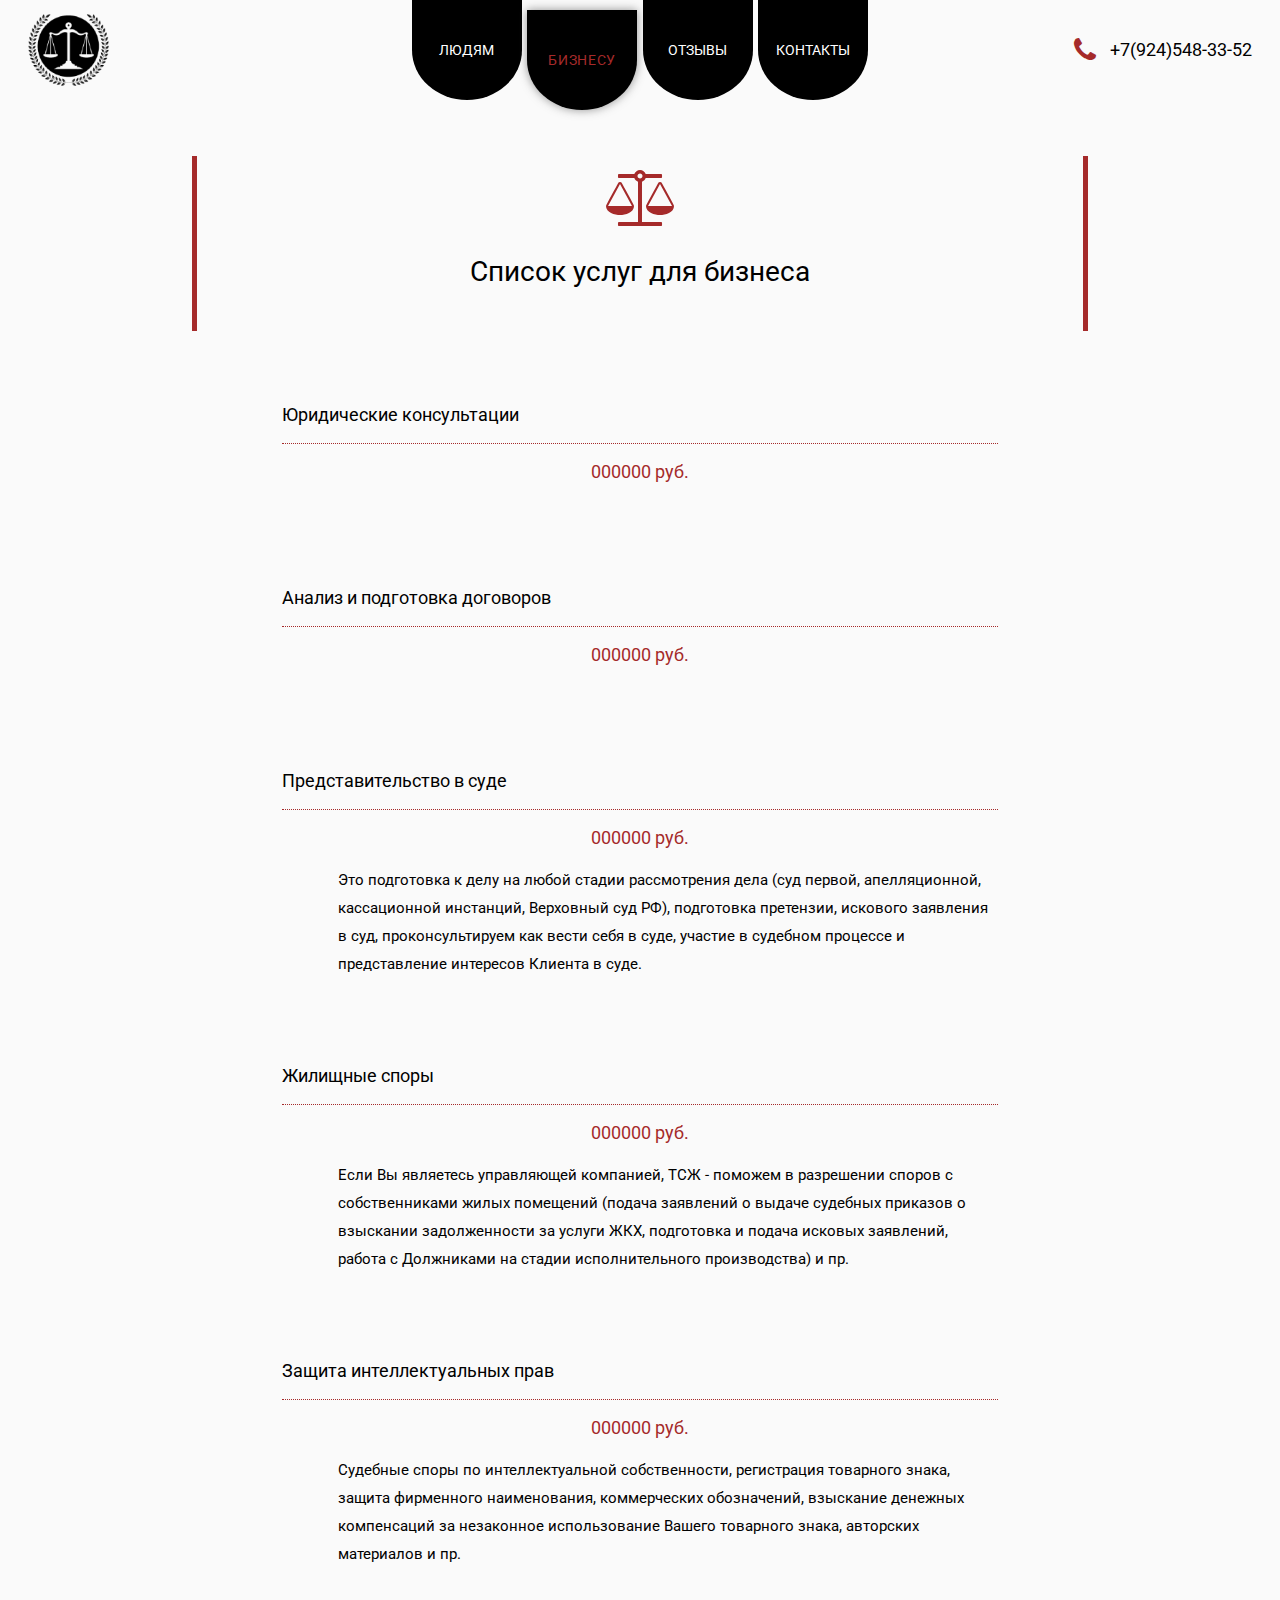
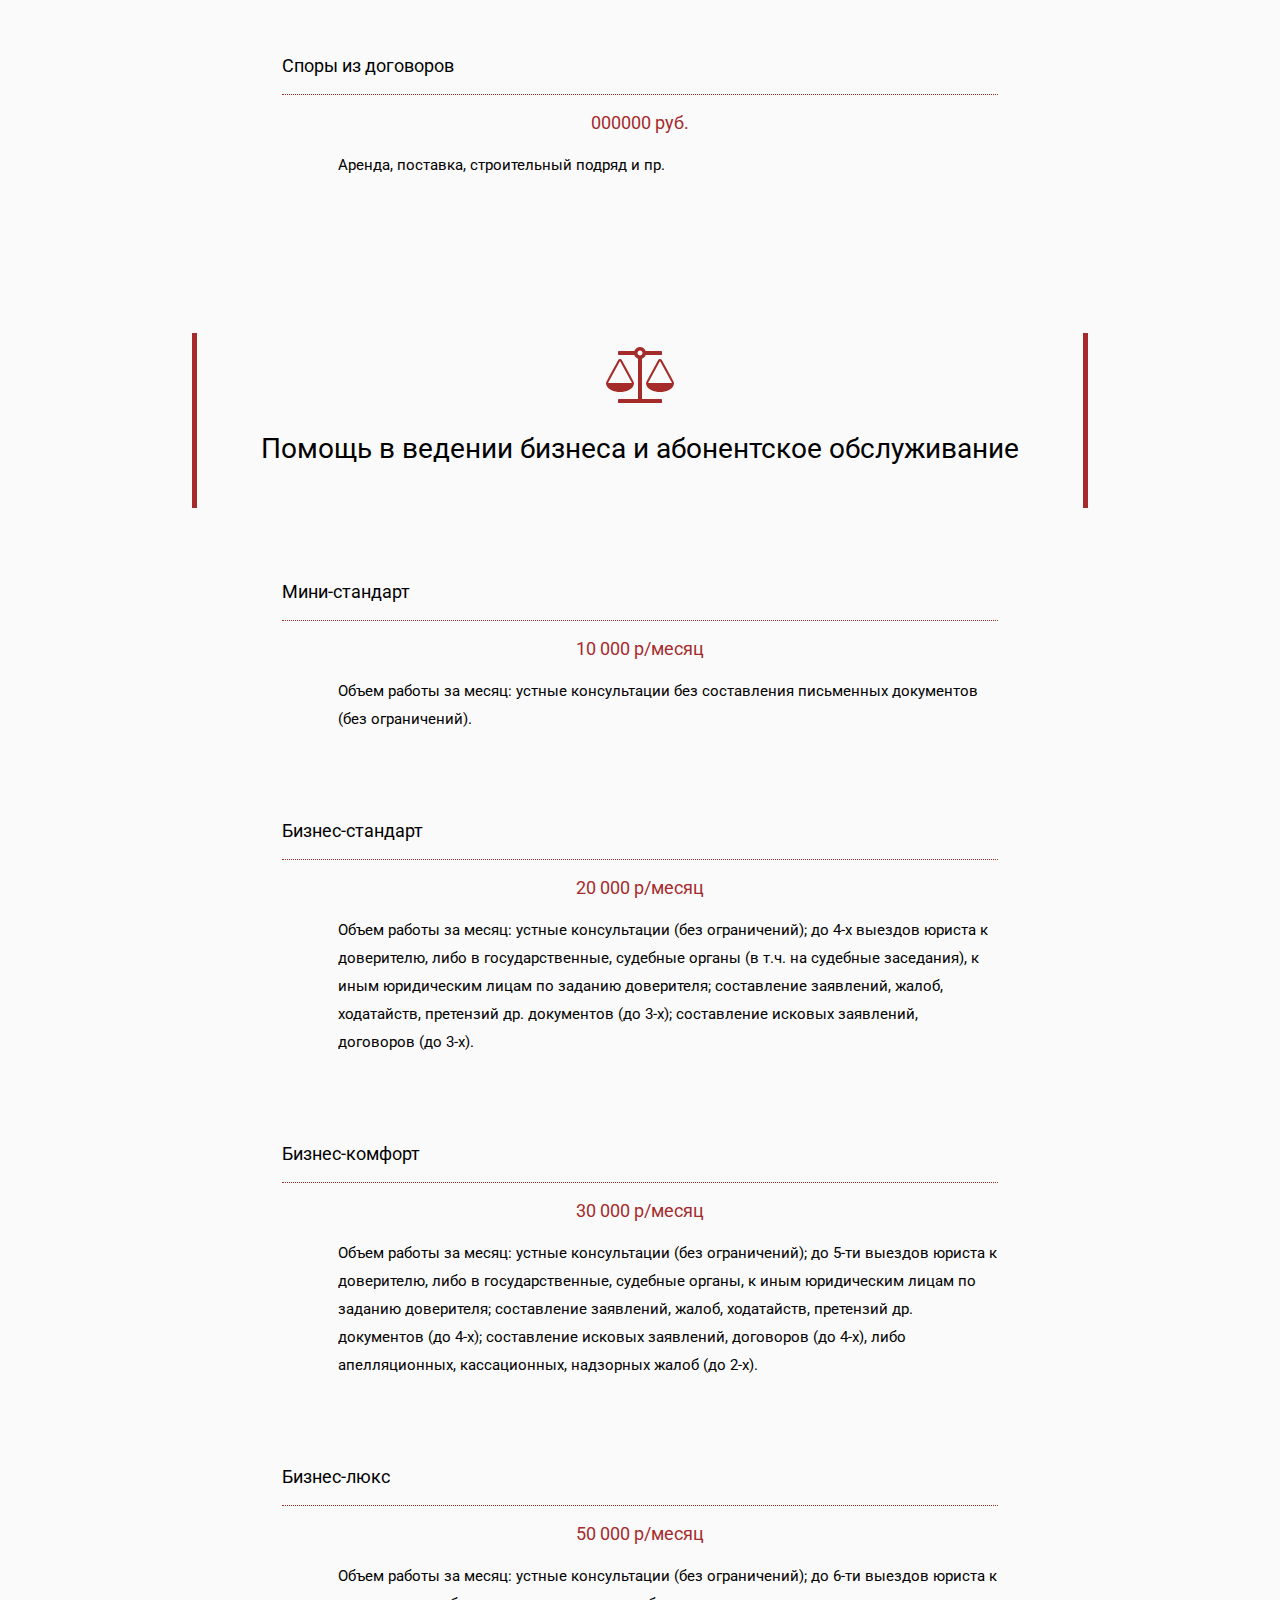
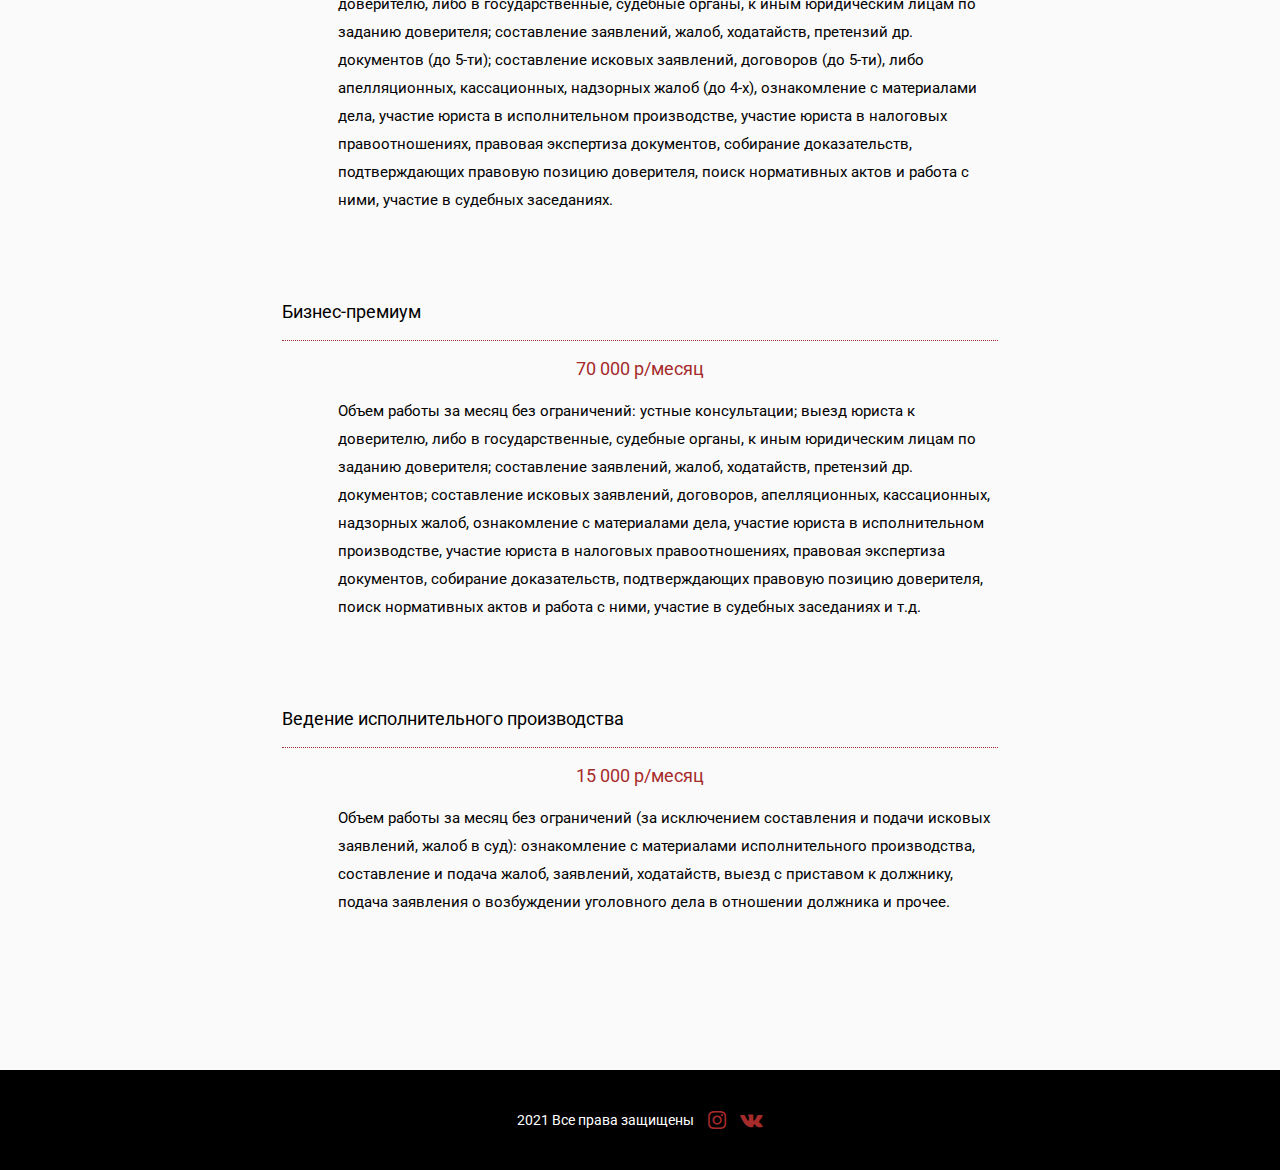
==== commit f92370f1: "mobile adaptation" ====
--- a/b2b.html
+++ b/b2b.html
@@ -9,6 +9,7 @@
 	<meta name="keywords" content="html, practice, page, bootstrap">
 	<link rel="stylesheet" type="text/css" href="css/iconsfont.css">
 	<link rel="stylesheet" type="text/css" href="css/style.css">
+	<script src="https://ajax.googleapis.com/ajax/libs/jquery/3.6.0/jquery.min.js"></script>
 </head>
 <body>
 	<div class="wrapper">
@@ -17,12 +18,12 @@
 				<div class="header__logo">
 					<a href="index.html">
 						<img src="img/logo100px.svg" alt="logo">
-					</a>
+					</a>	
 				</div>
 				<div class="header__nav nav">
 					<div class="nav">
 						<a class="nav__item" href="b2c.html"><div>Людям</div></a>
-						<a class="nav__item  active" href="b2b.html"><div>Бизнесу</div></a>
+						<a class="nav__item active" href="b2b.html"><div>Бизнесу</div></a>
 						<a class="nav__item" href="review.html"><div>Отзывы</div></a>
 						<a class="nav__item" href="contact.html"><div>Контакты</div></a>
 					</div>
@@ -30,7 +31,28 @@
 				<div class="header__tel">
 					<i class="icon-phone"></i>
 					<span>+7(924)548-33-52</span>	
+				</div>
+				<div class="header__burger">
+					<span></span>
 				</div>	
+			</div>
+			<div class="headermobile">
+				<div class="headermobile__tel">
+					<i class="icon-phone"></i>
+					<span>+7(924)548-33-52</span>
+				</div>
+				<div class="headermobile__burger">
+					<i class="icon-menu"></i>
+				</div>
+				<div class="headermobile__nav">
+					<div class="headermobile__list">
+						<a class="headermobile__link" href="index.html"><div>На главную</div></a>
+						<a class="headermobile__link" href="b2c.html"><div>Людям</div></a>
+						<a class="headermobile__link active" href="b2b.html"><div>Бизнесу</div></a>
+						<a class="headermobile__link" href="review.html"><div>Отзывы</div></a>
+						<a class="headermobile__link" href="contact.html"><div>Контакты</div></a>
+					</div>
+				</div>
 			</div>
 		</header>
 		<main class="container">
@@ -129,5 +151,6 @@
 			</div>	
 		</footer>
 	</div>
+	<script src="js/script.js"></script>
 </body>
 </html>--- a/css/style.css
+++ b/css/style.css
@@ -117,7 +117,7 @@
 }
 
 .policy a:hover {
-  color: element;
+  color: brown;
 }
 
 .caption {
@@ -140,6 +140,13 @@
   border-right: 5px solid brown;
 }
 
+@media (max-width: 768px) {
+  .caption {
+    border-left: 3px solid brown;
+    border-right: 3px solid brown;
+  }
+}
+
 .caption h1, .caption h2 {
   display: block;
   font-size: 2rem;
@@ -147,9 +154,21 @@
   text-align: center;
 }
 
+@media (max-width: 768px) {
+  .caption h1, .caption h2 {
+    font-size: 1.5rem;
+  }
+}
+
+@media (max-width: 480px) {
+  .caption h1, .caption h2 {
+    text-align: left;
+    line-height: 1.8rem;
+  }
+}
+
 .caption i {
   color: brown;
-  opacity: 0.9;
   font-size: 4rem;
   margin-bottom: 2rem;
 }
@@ -193,6 +212,18 @@
 
 section {
   margin-bottom: 10rem;
+}
+
+@media (max-width: 1024px) {
+  section {
+    margin-bottom: 2rem;
+  }
+}
+
+@media (max-width: 768px) {
+  section {
+    margin-bottom: 0rem;
+  }
 }
 
 /* HEADER --------------------------------------------- */
@@ -449,12 +480,6 @@
           box-shadow: 0 0 0.7rem grey;
 }
 
-/*@media (max-width:768px){
-	.mainIndex{
-		margin-top: 7rem;
-	}
-	
-}*/
 .indexForm {
   width: 100%;
   height: 100%;
@@ -549,6 +574,24 @@
 .review__item {
   width: 50%;
   padding-bottom: 1rem;
+}
+
+@media (max-width: 480px) {
+  .review__item {
+    width: 100%;
+  }
+}
+
+@media (max-width: 480px) {
+  .review {
+    display: block;
+  }
+  .review__item {
+    width: 100%;
+  }
+  .review__wrap {
+    margin: 0.5rem 0.5rem;
+  }
 }
 
 .review__wrap {
@@ -580,6 +623,18 @@
           box-shadow: 0px 0px 20px 0px brown;
 }
 
+@media (max-width: 768px) {
+  .review__wrap {
+    margin: 0.5rem 1rem;
+  }
+}
+
+@media (max-width: 480px) {
+  .review__wrap {
+    margin: 0.5rem 1rem;
+  }
+}
+
 .review__caption {
   display: -webkit-box;
   display: -ms-flexbox;
@@ -609,6 +664,24 @@
   margin-right: 1rem;
 }
 
+@media (max-width: 1024px) {
+  .review__caption {
+    font-size: 1.2rem;
+  }
+}
+
+@media (max-width: 768px) {
+  .review__caption {
+    min-height: 4rem;
+  }
+}
+
+@media (max-width: 480px) {
+  .review__caption {
+    min-height: 0rem;
+  }
+}
+
 .review__footer {
   display: -webkit-box;
   display: -ms-flexbox;
@@ -646,6 +719,18 @@
   min-height: 50px;
   margin: 1rem 0;
   line-height: 1.5rem;
+}
+
+@media (max-width: 1024px) {
+  .review__text {
+    min-height: 70px;
+  }
+}
+
+@media (max-width: 768px) {
+  .review__text {
+    min-height: 90px;
+  }
 }
 
 /* MAIN contact ----------------------------------------*/
@@ -653,6 +738,13 @@
   margin-top: 20px;
   min-height: 600px;
   position: relative;
+}
+
+@media (max-width: 768px) {
+  .map {
+    position: static;
+    margin-top: 60px;
+  }
 }
 
 .map__label {
@@ -662,6 +754,13 @@
   background-color: black;
   opacity: 0.8;
   padding: 5rem;
+}
+
+@media (max-width: 768px) {
+  .map__label {
+    position: static;
+    padding: 3rem;
+  }
 }
 
 .map__list {
@@ -730,6 +829,21 @@
           align-items: baseline;
 }
 
+@media (max-width: 480px) {
+  .contactForm {
+    -webkit-box-orient: vertical;
+    -webkit-box-direction: normal;
+        -ms-flex-direction: column;
+            flex-direction: column;
+    -webkit-box-pack: center;
+        -ms-flex-pack: center;
+            justify-content: center;
+    -webkit-box-align: center;
+        -ms-flex-align: center;
+            align-items: center;
+  }
+}
+
 .contactForm a {
   text-decoration: underline;
 }
@@ -752,6 +866,12 @@
   -webkit-transition: all 0.3s ease;
   transition: all 0.3s ease;
   margin-top: -2rem;
+}
+
+@media (max-width: 480px) {
+  .contactForm button {
+    margin-top: 2rem;
+  }
 }
 
 .contactForm button i {
@@ -847,7 +967,7 @@
     border-radius: 0px;
   }
   .container {
-    margin-top: 9rem;
+    margin-top: 3rem;
   }
   .headermobile {
     display: -webkit-box;
@@ -947,6 +1067,9 @@
 }
 
 @media (max-width: 480px) {
+  .caption {
+    margin: 2rem auto;
+  }
   .indexsection {
     -webkit-box-orient: vertical;
     -webkit-box-direction: normal;
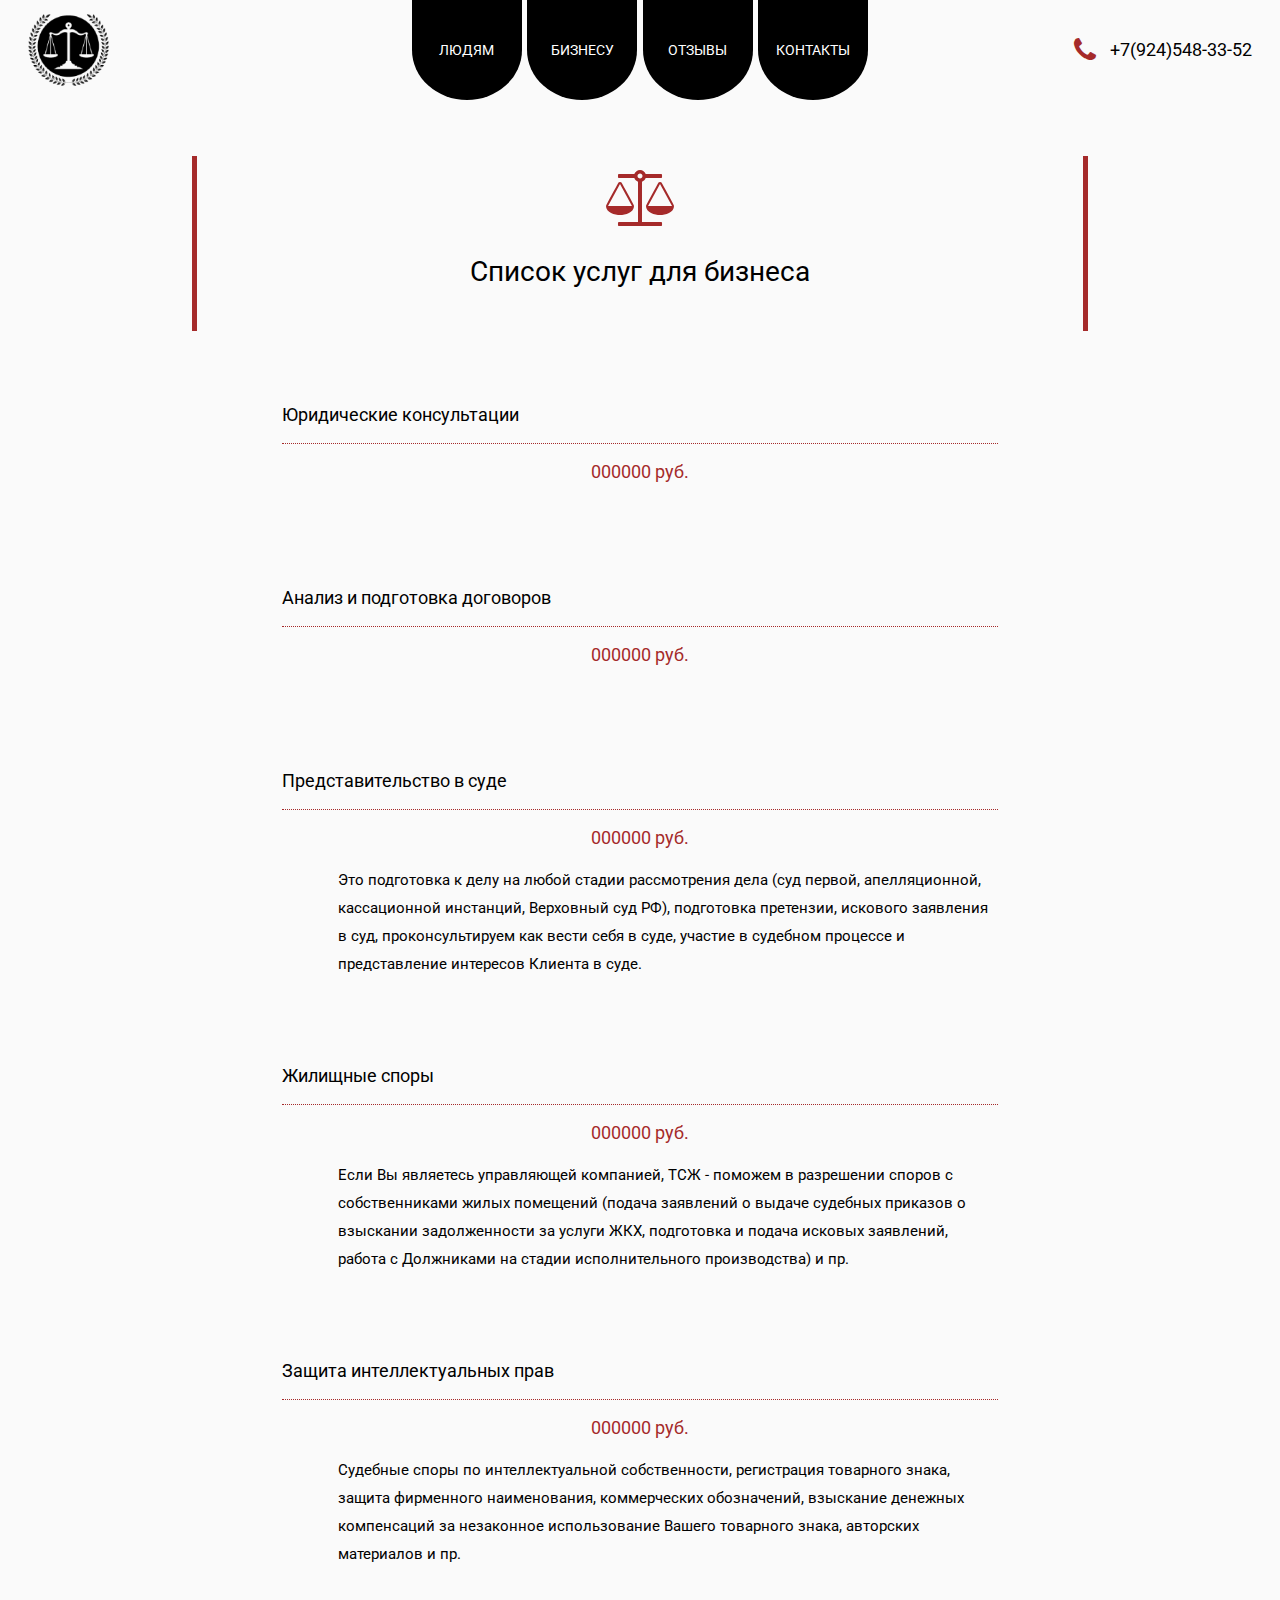
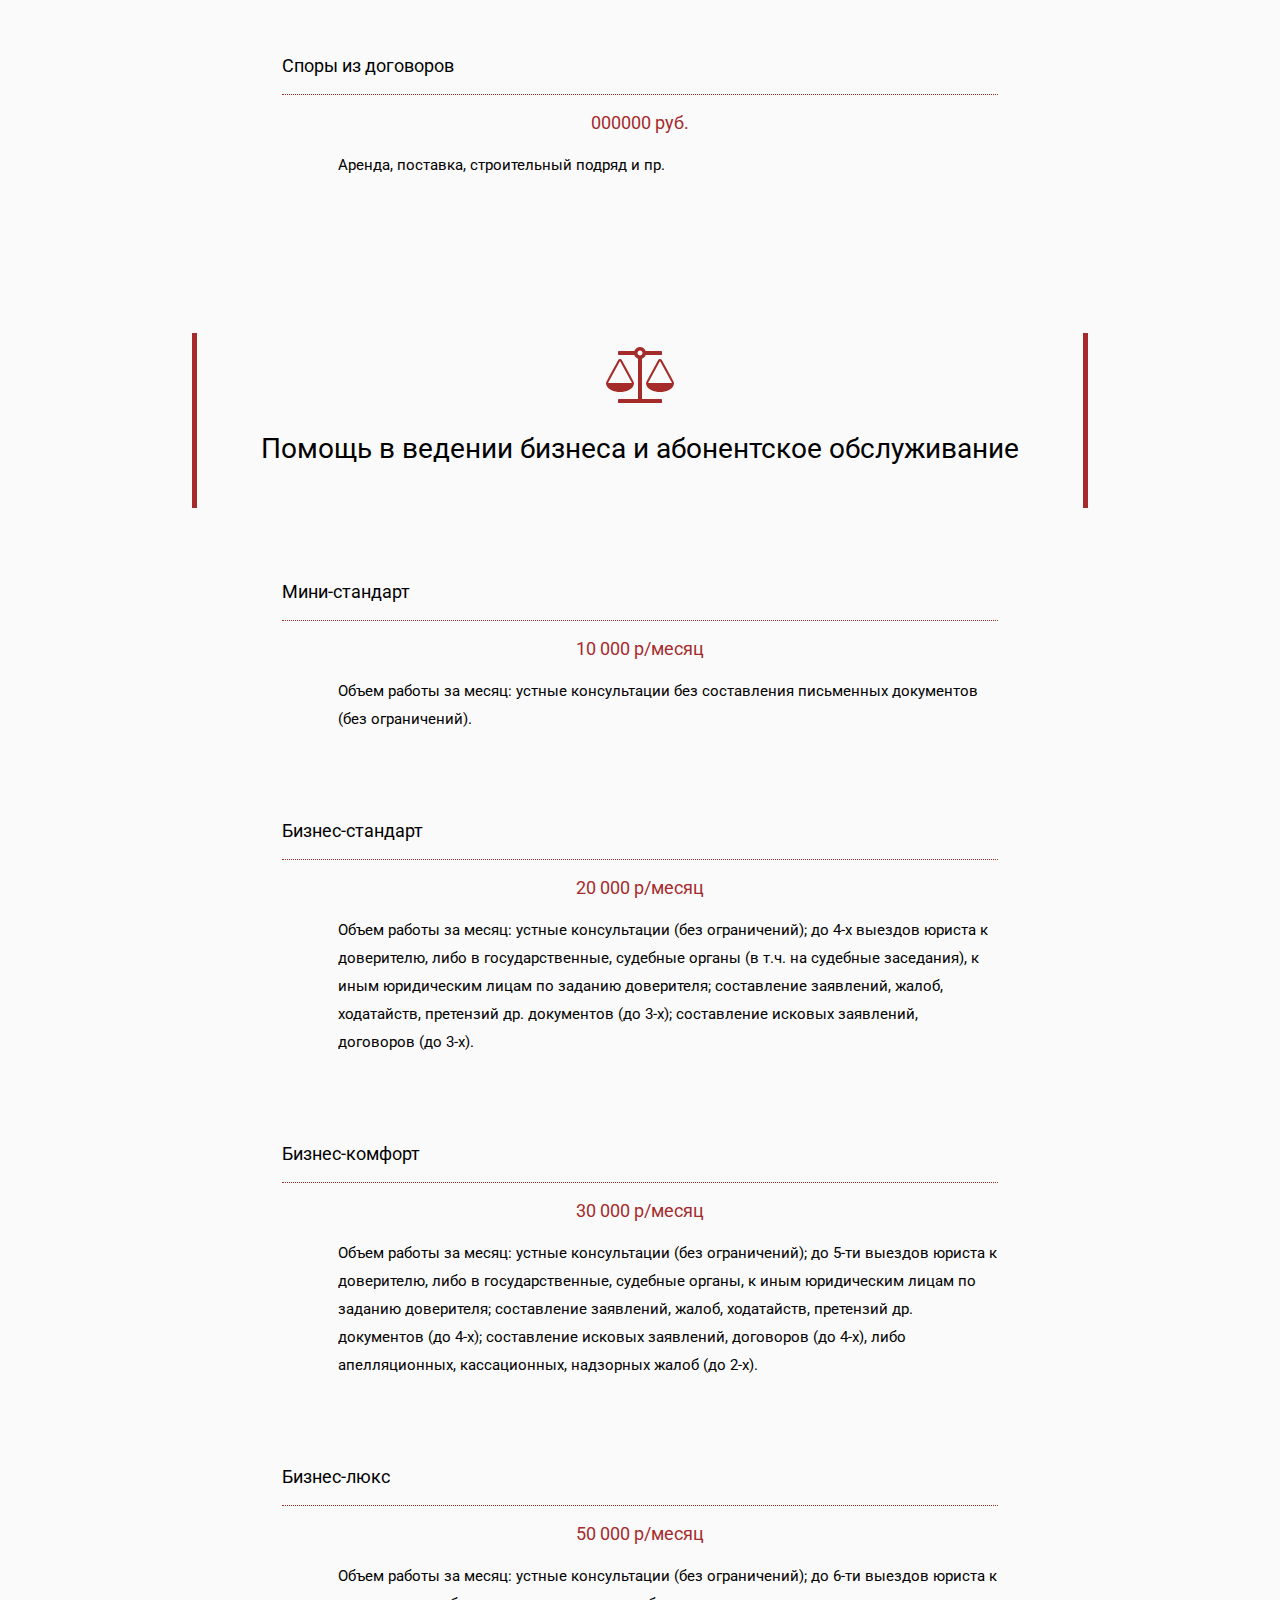
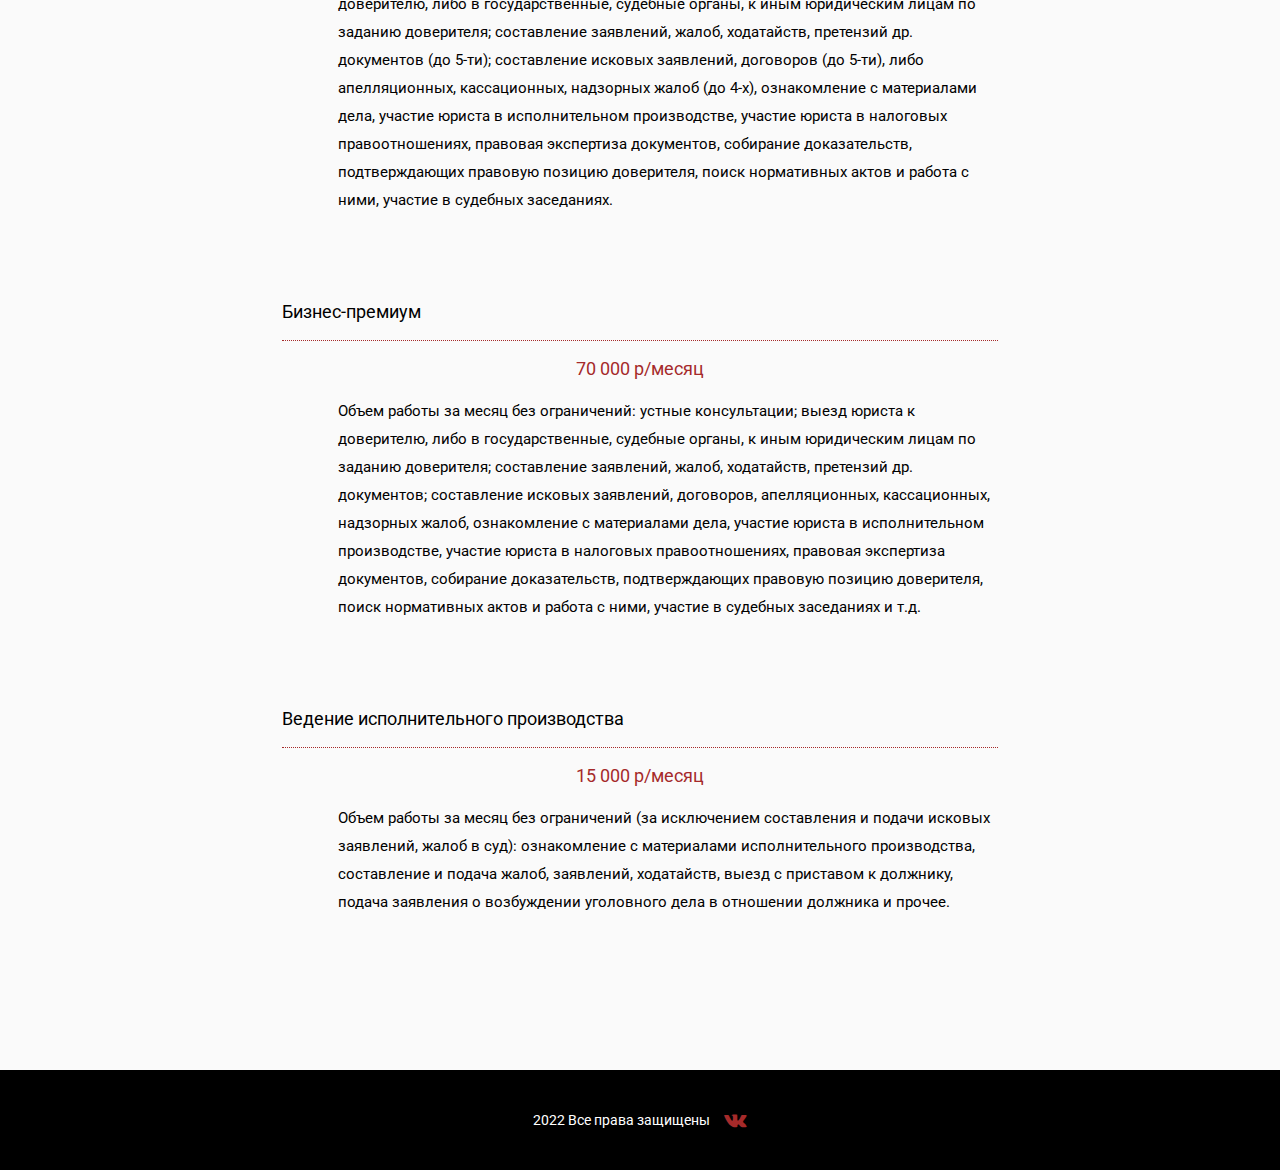
==== commit 452bbd11: "new fetch" ====
--- a/b2b.html
+++ b/b2b.html
@@ -4,57 +4,25 @@
 	<meta charset="UTF-8">
 	<meta http-equiv="X-UA-Compatible" content="IE=edge">
 	<meta name="viewport" content="width=device-width, initial-scale=1.0">
+
 	<title>Юридические услуги для бизнеса</title>
-	<meta name="description" content="Юридические услуги для бизнеса">
-	<meta name="keywords" content="html, practice, page, bootstrap">
+	<meta name="description" content="Перечень юридических услуг для предприятий и организаций">
+	<meta name="keywords" content="юридические консультации, организация договоров, арбитражный суд, банкротство организаций, регистрация юрлиц, ликвидация юрлиц">
+
 	<link rel="stylesheet" type="text/css" href="css/iconsfont.css">
 	<link rel="stylesheet" type="text/css" href="css/style.css">
+	<link rel="stylesheet" type="text/css" href="css/header.css">
 	<script src="https://ajax.googleapis.com/ajax/libs/jquery/3.6.0/jquery.min.js"></script>
 </head>
 <body>
 	<div class="wrapper">
 		<header>
-			<div class="header">
-				<div class="header__logo">
-					<a href="index.html">
-						<img src="img/logo100px.svg" alt="logo">
-					</a>	
-				</div>
-				<div class="header__nav nav">
-					<div class="nav">
-						<a class="nav__item" href="b2c.html"><div>Людям</div></a>
-						<a class="nav__item active" href="b2b.html"><div>Бизнесу</div></a>
-						<a class="nav__item" href="review.html"><div>Отзывы</div></a>
-						<a class="nav__item" href="contact.html"><div>Контакты</div></a>
-					</div>
-				</div>
-				<div class="header__tel">
-					<i class="icon-phone"></i>
-					<span>+7(924)548-33-52</span>	
-				</div>
-				<div class="header__burger">
-					<span></span>
-				</div>	
-			</div>
-			<div class="headermobile">
-				<div class="headermobile__tel">
-					<i class="icon-phone"></i>
-					<span>+7(924)548-33-52</span>
-				</div>
-				<div class="headermobile__burger">
-					<i class="icon-menu"></i>
-				</div>
-				<div class="headermobile__nav">
-					<div class="headermobile__list">
-						<a class="headermobile__link" href="index.html"><div>На главную</div></a>
-						<a class="headermobile__link" href="b2c.html"><div>Людям</div></a>
-						<a class="headermobile__link active" href="b2b.html"><div>Бизнесу</div></a>
-						<a class="headermobile__link" href="review.html"><div>Отзывы</div></a>
-						<a class="headermobile__link" href="contact.html"><div>Контакты</div></a>
-					</div>
-				</div>
-			</div>
+			<script type="module">
+				import Header from '/js/Header.js';
+				let header = new Header();
+			</script>
 		</header>
+
 		<main class="container">
 			<section>
 				<div class="caption">
@@ -143,12 +111,12 @@
 				</div>
 			</section>
 		</main>
+
 		<footer>
-			<div class="footer__items">
-				<span>2021 Все права защищены</span>
-				<a href="https://www.instagram.com/bartovich_lawyer/" target="_blank"><i class="icon-ig"></i></a>
-				<a href="https://vk.com/bartovich38" target="_blank"><i class="icon-vk"></i></a>
-			</div>	
+			<script type="module">
+				import Footer from '/js/Footer.js';
+				let footer = new Footer();
+			</script>
 		</footer>
 	</div>
 	<script src="js/script.js"></script>
--- a/css/style.css
+++ b/css/style.css
@@ -83,6 +83,11 @@
   color: black;
 }
 
+._error {
+  -webkit-box-shadow: 0 0 15px red;
+          box-shadow: 0 0 15px red;
+}
+
 .wrapper {
   min-height: 100%;
   display: -webkit-box;
@@ -102,9 +107,15 @@
   margin: 0 auto;
 }
 
-@media screen and (max-width: 1024px) {
+@media (max-width: 1024px) {
   .container {
     width: 90%;
+  }
+}
+
+@media (max-width: 768px) {
+  .container {
+    margin-top: 60px;
   }
 }
 
@@ -162,7 +173,7 @@
 
 @media (max-width: 480px) {
   .caption h1, .caption h2 {
-    text-align: left;
+    text-align: center;
     line-height: 1.8rem;
   }
 }
@@ -176,6 +187,12 @@
 .textblock {
   margin: 4rem auto;
   width: 80%;
+}
+
+@media (max-width: 480px) {
+  .textblock {
+    width: 90%;
+  }
 }
 
 .textblock > * {
@@ -184,6 +201,12 @@
   padding: 1rem 0;
 }
 
+@media (max-width: 480px) {
+  .textblock > * {
+    line-height: 1.5rem;
+  }
+}
+
 .textblock__caption {
   color: black;
   font-size: 1.3rem;
@@ -201,6 +224,12 @@
   margin-top: -1rem;
 }
 
+@media (max-width: 480px) {
+  .textblock__text {
+    padding-left: 0rem;
+  }
+}
+
 .textblock__text p {
   margin-top: 1rem;
 }
@@ -226,11 +255,12 @@
   }
 }
 
-/* HEADER --------------------------------------------- */
-.header {
+/* FOOTER ----------------------------------------------*/
+footer {
   height: 100px;
   width: 100%;
-  padding: 0 2rem;
+  background-color: black;
+  color: white;
   display: -webkit-box;
   display: -ms-flexbox;
   display: flex;
@@ -240,130 +270,21 @@
           flex-direction: row;
   -ms-flex-wrap: nowrap;
       flex-wrap: nowrap;
-}
-
-.header__logo {
-  z-index: 2;
-  -webkit-box-flex: 1;
-      -ms-flex: 1 1 100px;
-          flex: 1 1 100px;
-  padding: 1rem 0;
-}
-
-.header__logo img {
-  max-height: 100%;
-}
-
-.header__nav {
-  -webkit-box-flex: 1;
-      -ms-flex: 1 1 auto;
-          flex: 1 1 auto;
-}
-
-.header__tel {
-  z-index: 2;
-  -webkit-box-flex: 1;
-      -ms-flex: 1 1 100px;
-          flex: 1 1 100px;
-  display: -webkit-box;
-  display: -ms-flexbox;
-  display: flex;
-  -webkit-box-orient: horizontal;
-  -webkit-box-direction: normal;
-      -ms-flex-direction: row;
-          flex-direction: row;
-  -ms-flex-wrap: nowrap;
-      flex-wrap: nowrap;
-  -webkit-box-pack: end;
-      -ms-flex-pack: end;
-          justify-content: flex-end;
-  -webkit-box-align: center;
-      -ms-flex-align: center;
-          align-items: center;
-}
-
-.header__tel span {
-  font-size: 1.3rem;
-}
-
-.header__tel i {
-  margin-right: 1rem;
-  font-size: 2rem;
-  color: brown;
-}
-
-.nav {
-  display: -webkit-box;
-  display: -ms-flexbox;
-  display: flex;
-  -webkit-box-orient: horizontal;
-  -webkit-box-direction: normal;
-      -ms-flex-direction: row;
-          flex-direction: row;
-  -ms-flex-wrap: nowrap;
-      flex-wrap: nowrap;
-  -webkit-box-pack: center;
-      -ms-flex-pack: center;
-          justify-content: center;
-  -webkit-box-align: stretch;
-      -ms-flex-align: stretch;
-          align-items: stretch;
-}
-
-.nav > * {
-  margin: 0 0.2rem;
-}
-
-.nav__item {
-  z-index: 2;
-  text-transform: uppercase;
-  border-bottom-left-radius: 50%;
-  border-bottom-right-radius: 50%;
-  display: -webkit-box;
-  display: -ms-flexbox;
-  display: flex;
   -webkit-box-pack: center;
       -ms-flex-pack: center;
           justify-content: center;
   -webkit-box-align: center;
       -ms-flex-align: center;
           align-items: center;
-  width: 110px;
-  background-color: black;
-  color: white;
-  -webkit-box-shadow: none;
-          box-shadow: none;
-  -webkit-transition: all 0.3s ease;
-  transition: all 0.3s ease;
-}
-
-.nav__item:hover {
-  -webkit-box-shadow: 0px 0px 10px rgba(58, 58, 58, 0.541);
-          box-shadow: 0px 0px 10px rgba(58, 58, 58, 0.541);
-  -webkit-transform: translateY(10px);
-          transform: translateY(10px);
-  letter-spacing: 0.7px;
-}
-
-.nav__item.active {
-  -webkit-box-shadow: 0px 0px 10px rgba(58, 58, 58, 0.541);
-          box-shadow: 0px 0px 10px rgba(58, 58, 58, 0.541);
-  color: brown;
-  -webkit-transform: translateY(10px);
-          transform: translateY(10px);
-  letter-spacing: 0.7px;
-}
-
-.headermobile {
-  display: none;
-}
-
-/* FOOTER ----------------------------------------------*/
-footer {
-  height: 100px;
-  width: 100%;
-  background-color: black;
-  color: white;
+}
+
+@media (max-width: 768px) {
+  footer {
+    height: 60px;
+  }
+}
+
+.footer__items {
   display: -webkit-box;
   display: -ms-flexbox;
   display: flex;
@@ -381,7 +302,59 @@
           align-items: center;
 }
 
-.footer__items {
+.footer__items > * {
+  margin: 0.5rem;
+}
+
+.footer__items i {
+  font-size: 1.5rem;
+  -webkit-transition: all 0.3s ease;
+  transition: all 0.3s ease;
+  color: brown;
+}
+
+.footer__items i:hover {
+  -webkit-transform: translateX(10px);
+          transform: translateX(10px);
+  color: white;
+}
+
+/* MAIN Index ------------------------------------------*/
+main {
+  -webkit-box-flex: 1;
+      -ms-flex: 1 1 auto;
+          flex: 1 1 auto;
+}
+
+.indexsection {
+  width: 100%;
+  display: -webkit-box;
+  display: -ms-flexbox;
+  display: flex;
+  -webkit-box-orient: horizontal;
+  -webkit-box-direction: normal;
+      -ms-flex-direction: row;
+          flex-direction: row;
+  -ms-flex-wrap: nowrap;
+      flex-wrap: nowrap;
+  -webkit-box-pack: center;
+      -ms-flex-pack: center;
+          justify-content: center;
+  -webkit-box-align: start;
+      -ms-flex-align: start;
+          align-items: flex-start;
+  margin-top: 5rem;
+  margin-bottom: 5rem;
+}
+
+@media (max-width: 480px) {
+  .indexsection {
+    margin-top: 0px;
+    margin-bottom: 60px;
+  }
+}
+
+.mainIndex {
   display: -webkit-box;
   display: -ms-flexbox;
   display: flex;
@@ -399,69 +372,6 @@
           align-items: center;
 }
 
-.footer__items > * {
-  margin: 0.5rem;
-}
-
-.footer__items i {
-  font-size: 1.5rem;
-  -webkit-transition: all 0.3s ease;
-  transition: all 0.3s ease;
-  color: brown;
-}
-
-.footer__items i:hover {
-  -webkit-transform: translateX(10px);
-          transform: translateX(10px);
-  color: white;
-}
-
-/* MAIN Index ------------------------------------------*/
-main {
-  -webkit-box-flex: 1;
-      -ms-flex: 1 1 auto;
-          flex: 1 1 auto;
-}
-
-.indexsection {
-  width: 100%;
-  display: -webkit-box;
-  display: -ms-flexbox;
-  display: flex;
-  -webkit-box-orient: horizontal;
-  -webkit-box-direction: normal;
-      -ms-flex-direction: row;
-          flex-direction: row;
-  -ms-flex-wrap: nowrap;
-      flex-wrap: nowrap;
-  -webkit-box-pack: center;
-      -ms-flex-pack: center;
-          justify-content: center;
-  -webkit-box-align: start;
-      -ms-flex-align: start;
-          align-items: flex-start;
-}
-
-.mainIndex {
-  margin-top: 5rem;
-  margin-bottom: 5rem;
-  display: -webkit-box;
-  display: -ms-flexbox;
-  display: flex;
-  -webkit-box-orient: horizontal;
-  -webkit-box-direction: normal;
-      -ms-flex-direction: row;
-          flex-direction: row;
-  -ms-flex-wrap: nowrap;
-      flex-wrap: nowrap;
-  -webkit-box-pack: center;
-      -ms-flex-pack: center;
-          justify-content: center;
-  -webkit-box-align: center;
-      -ms-flex-align: center;
-          align-items: center;
-}
-
 .mainIndex__form {
   -webkit-box-flex: 1;
       -ms-flex: 1 1 50%;
@@ -499,6 +409,12 @@
   -webkit-box-align: center;
       -ms-flex-align: center;
           align-items: center;
+}
+
+@media (max-width: 768px) {
+  .indexForm {
+    padding: 0rem 2rem 2rem 0;
+  }
 }
 
 .indexForm__text {
@@ -523,18 +439,25 @@
   margin-bottom: 4rem;
 }
 
+@media (max-width: 768px) {
+  .indexForm__item {
+    margin-bottom: 2rem;
+  }
+}
+
 .indexForm button {
+  width: 80%;
   border: none;
   background-color: black;
   color: white;
   font-size: 1.2rem;
   -webkit-transition: all 0.3s ease;
   transition: all 0.3s ease;
-  margin-top: -2rem;
 }
 
 .indexForm button i {
   margin-left: 0.5rem;
+  color: brown;
 }
 
 .indexForm button:hover {
@@ -547,7 +470,7 @@
 }
 
 .indexForm .policy {
-  margin-top: -2rem;
+  margin-top: 0rem;
 }
 
 /* MAIN b2c --------------------------------------------*/
@@ -619,8 +542,8 @@
 }
 
 .review__wrap:hover {
-  -webkit-box-shadow: 0px 0px 20px 0px brown;
-          box-shadow: 0px 0px 20px 0px brown;
+  -webkit-box-shadow: 0px 0px 20px 0px grey;
+          box-shadow: 0px 0px 20px 0px grey;
 }
 
 @media (max-width: 768px) {
@@ -676,6 +599,12 @@
   }
 }
 
+@media (max-width: 634px) {
+  .review__caption {
+    min-height: 6rem;
+  }
+}
+
 @media (max-width: 480px) {
   .review__caption {
     min-height: 0rem;
@@ -702,11 +631,6 @@
   padding: 1rem 2rem 1rem 0;
 }
 
-.review__footer:hover {
-  -webkit-transform: translateX(1rem);
-          transform: translateX(1rem);
-}
-
 .review__footer a {
   background: none;
   font-size: 1.2rem;
@@ -733,17 +657,31 @@
   }
 }
 
+.brd {
+  -webkit-transform: translateX(1rem);
+          transform: translateX(1rem);
+}
+
 /* MAIN contact ----------------------------------------*/
 .map {
   margin-top: 20px;
-  min-height: 600px;
   position: relative;
 }
 
-@media (max-width: 768px) {
+@media (max-width: 480px) {
   .map {
     position: static;
     margin-top: 60px;
+  }
+}
+
+.map__body {
+  height: 600px;
+}
+
+@media (max-width: 768px) {
+  .map__body {
+    height: 400px;
   }
 }
 
@@ -759,7 +697,7 @@
 @media (max-width: 768px) {
   .map__label {
     position: static;
-    padding: 3rem;
+    padding: 2rem;
   }
 }
 
@@ -767,6 +705,13 @@
   color: white;
   font-size: 1.3rem;
   line-height: 2rem;
+}
+
+@media (max-width: 480px) {
+  .map__list {
+    font-size: 1.1rem;
+    line-height: 2rem;
+  }
 }
 
 .map__social {
@@ -779,6 +724,12 @@
   color: white;
   -webkit-transition: 0.3s all ease;
   transition: 0.3s all ease;
+}
+
+@media (max-width: 480px) {
+  .map__social i {
+    font-size: 1.5rem;
+  }
 }
 
 .map__social i:hover {
@@ -807,6 +758,12 @@
 
 .contactFormBody .policy {
   margin-top: 2rem;
+}
+
+@media (max-width: 480px) {
+  .contactFormBody .policy {
+    margin: 0;
+  }
 }
 
 .contactForm {
@@ -851,11 +808,17 @@
 .contactForm__item {
   background-color: transparent;
   font-size: 1.1rem;
-  padding: 0 1rem;
+  padding: 1rem;
   border-bottom: 2px solid brown;
   width: 100%;
   height: 4rem;
   margin: 0rem 1rem;
+}
+
+@media (max-width: 480px) {
+  .contactForm__item {
+    margin-bottom: 2rem;
+  }
 }
 
 .contactForm button {
@@ -870,12 +833,14 @@
 
 @media (max-width: 480px) {
   .contactForm button {
-    margin-top: 2rem;
+    margin-top: 0rem;
+    width: 80%;
   }
 }
 
 .contactForm button i {
   margin-left: 0.5rem;
+  color: brown;
 }
 
 .contactForm button:hover {
@@ -887,185 +852,6 @@
   color: brown;
 }
 
-@media (max-width: 768px) {
-  body.lock {
-    overflow: hidden;
-  }
-  .header {
-    display: none;
-    z-index: 10;
-    position: fixed;
-    height: 60px;
-    -webkit-box-orient: vertical;
-    -webkit-box-direction: normal;
-        -ms-flex-direction: column;
-            flex-direction: column;
-    -ms-flex-wrap: nowrap;
-        flex-wrap: nowrap;
-    -webkit-box-pack: end;
-        -ms-flex-pack: end;
-            justify-content: flex-end;
-    -webkit-box-align: center;
-        -ms-flex-align: center;
-            align-items: center;
-    background-color: black;
-    border: 1px solid black;
-    -webkit-box-shadow: 0 2px 10px 0px grey;
-            box-shadow: 0 2px 10px 0px grey;
-  }
-  .header__logo {
-    display: none;
-  }
-  .header__tel {
-    -ms-flex-item-align: start;
-        align-self: flex-start;
-    color: white;
-    border: 1px solid white;
-  }
-  .header__burger {
-    border: 1px solid brown;
-    -ms-flex-item-align: end;
-        align-self: flex-end;
-    position: relative;
-    width: 30px;
-    height: 20px;
-  }
-  .header__burger span {
-    position: absolute;
-    background-color: brown;
-    left: 0;
-    width: 100%;
-    height: 2px;
-    top: 9px;
-  }
-  .header__burger::before, .header__burger::after {
-    content: "";
-    background-color: brown;
-    position: absolute;
-    width: 100%;
-    height: 2px;
-    left: 0;
-  }
-  .header__burger::before {
-    top: 0;
-  }
-  .header__burger::after {
-    bottom: 0;
-  }
-  .nav {
-    display: -webkit-box;
-    display: -ms-flexbox;
-    display: flex;
-    -webkit-box-orient: vertical;
-    -webkit-box-direction: normal;
-        -ms-flex-direction: column;
-            flex-direction: column;
-    -ms-flex-wrap: nowrap;
-        flex-wrap: nowrap;
-  }
-  .nav__item {
-    border-radius: 0px;
-  }
-  .container {
-    margin-top: 3rem;
-  }
-  .headermobile {
-    display: -webkit-box;
-    display: -ms-flexbox;
-    display: flex;
-    z-index: 5;
-    -webkit-box-orient: horizontal;
-    -webkit-box-direction: normal;
-        -ms-flex-direction: row;
-            flex-direction: row;
-    -webkit-box-pack: justify;
-        -ms-flex-pack: justify;
-            justify-content: space-between;
-    -webkit-box-align: center;
-        -ms-flex-align: center;
-            align-items: center;
-    width: 100%;
-    height: 60px;
-    padding: 0rem 2rem;
-    font-size: 1.3rem;
-    position: fixed;
-    background-color: black;
-    -webkit-box-shadow: 0 1px 5px 0px grey;
-            box-shadow: 0 1px 5px 0px grey;
-  }
-  .headermobile__tel {
-    z-index: 5;
-    display: -webkit-box;
-    display: -ms-flexbox;
-    display: flex;
-    -webkit-box-orient: horizontal;
-    -webkit-box-direction: normal;
-        -ms-flex-flow: row nowrap;
-            flex-flow: row nowrap;
-    -webkit-box-align: center;
-        -ms-flex-align: center;
-            align-items: center;
-    color: white;
-  }
-  .headermobile__tel i {
-    font-size: 2rem;
-    color: brown;
-    margin-right: 0.5rem;
-  }
-  .headermobile__tel span {
-    border: 1 solid brown;
-  }
-  .headermobile__burger {
-    z-index: 5;
-    color: brown;
-    font-size: 2rem;
-    padding: 1rem 1.5rem;
-    -webkit-transition: all 0.3s ease-out;
-    transition: all 0.3s ease-out;
-  }
-  .headermobile__burger.active {
-    color: black;
-    background-color: brown;
-  }
-  .headermobile__nav {
-    position: fixed;
-    z-index: 1;
-    top: 0%;
-    left: 100%;
-    display: block;
-    height: 100%;
-    width: 51%;
-    background-color: brown;
-    margin-top: 60px;
-    -webkit-transition: all 0.2s ease-out;
-    transition: all 0.2s ease-out;
-  }
-  .headermobile__nav.active {
-    left: 49%;
-    z-index: 1;
-    overflow: auto;
-  }
-  .headermobile__list {
-    display: -webkit-box;
-    display: -ms-flexbox;
-    display: flex;
-    -webkit-box-orient: vertical;
-    -webkit-box-direction: normal;
-        -ms-flex-flow: column nowrap;
-            flex-flow: column nowrap;
-    margin-top: 1.5rem;
-    padding: 0 2rem;
-  }
-  .headermobile__link {
-    padding: 1.5rem 0;
-    width: 100%;
-    font-size: 1.5rem;
-    text-align: right;
-    color: black;
-    text-transform: uppercase;
-  }
-}
-
 @media (max-width: 480px) {
   .caption {
     margin: 2rem auto;
@@ -1097,18 +883,4 @@
   .policy {
     text-align: center;
   }
-  .headermobile {
-    padding: 0 0px;
-  }
-  .headermobile__tel {
-    padding: 1rem 1.5rem;
-  }
-  .headermobile__nav {
-    left: 100%;
-    width: 100%;
-  }
-  .headermobile__nav.active {
-    left: 0;
-    width: 100%;
-  }
-}
+}
--- a/css/header.css
+++ b/css/header.css
@@ -0,0 +1,361 @@
+/* Colors */
+.header {
+  height: 100px;
+  width: 100%;
+  padding: 0 2rem;
+  display: -webkit-box;
+  display: -ms-flexbox;
+  display: flex;
+  -webkit-box-orient: horizontal;
+  -webkit-box-direction: normal;
+      -ms-flex-direction: row;
+          flex-direction: row;
+  -ms-flex-wrap: nowrap;
+      flex-wrap: nowrap;
+}
+
+.header__logo {
+  z-index: 2;
+  -webkit-box-flex: 1;
+      -ms-flex: 1 1 100px;
+          flex: 1 1 100px;
+  padding: 1rem 0;
+}
+
+.header__logo img {
+  max-height: 100%;
+}
+
+.header__nav {
+  -webkit-box-flex: 1;
+      -ms-flex: 1 1 auto;
+          flex: 1 1 auto;
+}
+
+.header__tel {
+  z-index: 2;
+  -webkit-box-flex: 1;
+      -ms-flex: 1 1 100px;
+          flex: 1 1 100px;
+  display: -webkit-box;
+  display: -ms-flexbox;
+  display: flex;
+  -webkit-box-orient: horizontal;
+  -webkit-box-direction: normal;
+      -ms-flex-direction: row;
+          flex-direction: row;
+  -ms-flex-wrap: nowrap;
+      flex-wrap: nowrap;
+  -webkit-box-pack: end;
+      -ms-flex-pack: end;
+          justify-content: flex-end;
+  -webkit-box-align: center;
+      -ms-flex-align: center;
+          align-items: center;
+}
+
+.header__tel a {
+  font-size: 1.3rem;
+  color: black;
+}
+
+.header__tel i {
+  margin-right: 1rem;
+  font-size: 2rem;
+  color: brown;
+}
+
+@media (max-width: 768px) {
+  .header {
+    display: none;
+    z-index: 10;
+    position: fixed;
+    height: 60px;
+    -webkit-box-orient: vertical;
+    -webkit-box-direction: normal;
+        -ms-flex-direction: column;
+            flex-direction: column;
+    -ms-flex-wrap: nowrap;
+        flex-wrap: nowrap;
+    -webkit-box-pack: end;
+        -ms-flex-pack: end;
+            justify-content: flex-end;
+    -webkit-box-align: center;
+        -ms-flex-align: center;
+            align-items: center;
+    background-color: black;
+    border: 1px solid black;
+    -webkit-box-shadow: 0 2px 10px 0px grey;
+            box-shadow: 0 2px 10px 0px grey;
+  }
+  .header__logo {
+    display: none;
+  }
+  .header__tel {
+    -ms-flex-item-align: start;
+        align-self: flex-start;
+    color: white;
+    border: 1px solid white;
+  }
+  .header__burger {
+    border: 1px solid brown;
+    -ms-flex-item-align: end;
+        align-self: flex-end;
+    position: relative;
+    width: 30px;
+    height: 20px;
+  }
+  .header__burger span {
+    position: absolute;
+    background-color: brown;
+    left: 0;
+    width: 100%;
+    height: 2px;
+    top: 9px;
+  }
+  .header__burger::before, .header__burger::after {
+    content: "";
+    background-color: brown;
+    position: absolute;
+    width: 100%;
+    height: 2px;
+    left: 0;
+  }
+  .header__burger::before {
+    top: 0;
+  }
+  .header__burger::after {
+    bottom: 0;
+  }
+}
+
+.nav {
+  display: -webkit-box;
+  display: -ms-flexbox;
+  display: flex;
+  -webkit-box-orient: horizontal;
+  -webkit-box-direction: normal;
+      -ms-flex-direction: row;
+          flex-direction: row;
+  -ms-flex-wrap: nowrap;
+      flex-wrap: nowrap;
+  -webkit-box-pack: center;
+      -ms-flex-pack: center;
+          justify-content: center;
+  -webkit-box-align: stretch;
+      -ms-flex-align: stretch;
+          align-items: stretch;
+}
+
+.nav > * {
+  margin: 0 0.2rem;
+}
+
+.nav__item {
+  z-index: 2;
+  text-transform: uppercase;
+  border-bottom-left-radius: 50%;
+  border-bottom-right-radius: 50%;
+  display: -webkit-box;
+  display: -ms-flexbox;
+  display: flex;
+  -webkit-box-pack: center;
+      -ms-flex-pack: center;
+          justify-content: center;
+  -webkit-box-align: center;
+      -ms-flex-align: center;
+          align-items: center;
+  width: 110px;
+  background-color: black;
+  color: white;
+  -webkit-box-shadow: none;
+          box-shadow: none;
+  -webkit-transition: all 0.3s ease;
+  transition: all 0.3s ease;
+}
+
+.nav__item:hover {
+  -webkit-box-shadow: 0px 0px 10px rgba(58, 58, 58, 0.541);
+          box-shadow: 0px 0px 10px rgba(58, 58, 58, 0.541);
+  -webkit-transform: translateY(10px);
+          transform: translateY(10px);
+  letter-spacing: 0.7px;
+}
+
+.nav__item.active {
+  -webkit-box-shadow: 0px 0px 10px rgba(58, 58, 58, 0.541);
+          box-shadow: 0px 0px 10px rgba(58, 58, 58, 0.541);
+  color: brown;
+  -webkit-transform: translateY(10px);
+          transform: translateY(10px);
+  letter-spacing: 0.7px;
+}
+
+@media (max-width: 768px) {
+  .nav {
+    display: -webkit-box;
+    display: -ms-flexbox;
+    display: flex;
+    -webkit-box-orient: vertical;
+    -webkit-box-direction: normal;
+        -ms-flex-direction: column;
+            flex-direction: column;
+    -ms-flex-wrap: nowrap;
+        flex-wrap: nowrap;
+  }
+  .nav__item {
+    border-radius: 0px;
+  }
+}
+
+.headermobile {
+  display: none;
+}
+
+@media (max-width: 768px) {
+  .headermobile {
+    display: -webkit-box;
+    display: -ms-flexbox;
+    display: flex;
+    z-index: 5;
+    -webkit-box-orient: horizontal;
+    -webkit-box-direction: normal;
+        -ms-flex-direction: row;
+            flex-direction: row;
+    -webkit-box-pack: justify;
+        -ms-flex-pack: justify;
+            justify-content: space-between;
+    -webkit-box-align: center;
+        -ms-flex-align: center;
+            align-items: center;
+    width: 100%;
+    height: 60px;
+    padding: 0rem 0rem;
+    font-size: 1.3rem;
+    position: fixed;
+    background-color: black;
+    -webkit-box-shadow: 0 1px 5px 0px grey;
+            box-shadow: 0 1px 5px 0px grey;
+  }
+  .headermobile__tel {
+    z-index: 5;
+    display: -webkit-box;
+    display: -ms-flexbox;
+    display: flex;
+    -webkit-box-orient: horizontal;
+    -webkit-box-direction: normal;
+        -ms-flex-flow: row nowrap;
+            flex-flow: row nowrap;
+    -webkit-box-align: center;
+        -ms-flex-align: center;
+            align-items: center;
+    color: white;
+    padding-left: 2rem;
+  }
+  .headermobile__tel i {
+    font-size: 2rem;
+    color: brown;
+    margin-right: 0.5rem;
+  }
+  .headermobile__tel a {
+    border: 1 solid brown;
+    color: white;
+    font-size: 1.3;
+  }
+  .headermobile__burger {
+    z-index: 5;
+    color: brown;
+    font-size: 2rem;
+    padding: 1rem 2rem;
+    -webkit-transition: all 0.3s ease-out;
+    transition: all 0.3s ease-out;
+  }
+  .headermobile__burger.active {
+    color: brown;
+    background-color: white;
+  }
+  .headermobile__nav {
+    position: fixed;
+    z-index: 1;
+    top: 0%;
+    left: 100%;
+    display: -webkit-box;
+    display: -ms-flexbox;
+    display: flex;
+    -webkit-box-orient: vertical;
+    -webkit-box-direction: normal;
+        -ms-flex-flow: column nowrap;
+            flex-flow: column nowrap;
+    height: 100%;
+    width: 51%;
+    background-color: white;
+    margin-top: 60px;
+    -webkit-transition: all 0.2s ease-out;
+    transition: all 0.2s ease-out;
+  }
+  .headermobile__nav.active {
+    left: 49%;
+    z-index: 1;
+    overflow: auto;
+    -webkit-box-shadow: -2px 0px 10px 0px grey;
+            box-shadow: -2px 0px 10px 0px grey;
+  }
+  .headermobile__list {
+    display: -webkit-box;
+    display: -ms-flexbox;
+    display: flex;
+    -webkit-box-orient: vertical;
+    -webkit-box-direction: normal;
+        -ms-flex-flow: column nowrap;
+            flex-flow: column nowrap;
+    margin-top: 1.5rem;
+    padding: 0 2rem;
+  }
+  .headermobile__link {
+    padding: 1rem 0;
+    width: 100%;
+    font-size: 1.5rem;
+    line-height: 1.5rem;
+    text-align: center;
+    color: black;
+    text-transform: uppercase;
+    font-weight: bold;
+  }
+  .headermobile__logo {
+    width: 100px;
+    margin: 0 auto;
+    margin-top: 40px;
+  }
+  .headermobile__social {
+    margin: 0px auto;
+    margin-top: 40px;
+  }
+  .headermobile__social i {
+    font-size: 2rem;
+    padding: 1rem;
+    color: brown;
+  }
+}
+
+@media (max-width: 480px) {
+  .headermobile .headermobile {
+    padding: 0 0px;
+  }
+  .headermobile .headermobile__tel {
+    padding: 1rem 1.5rem;
+  }
+  .headermobile .headermobile__nav {
+    left: 100%;
+    width: 100%;
+  }
+  .headermobile .headermobile__nav.active {
+    left: 0;
+    width: 100%;
+  }
+}
+
+@media (max-width: 768px) {
+  body.lock {
+    overflow: hidden;
+  }
+}
